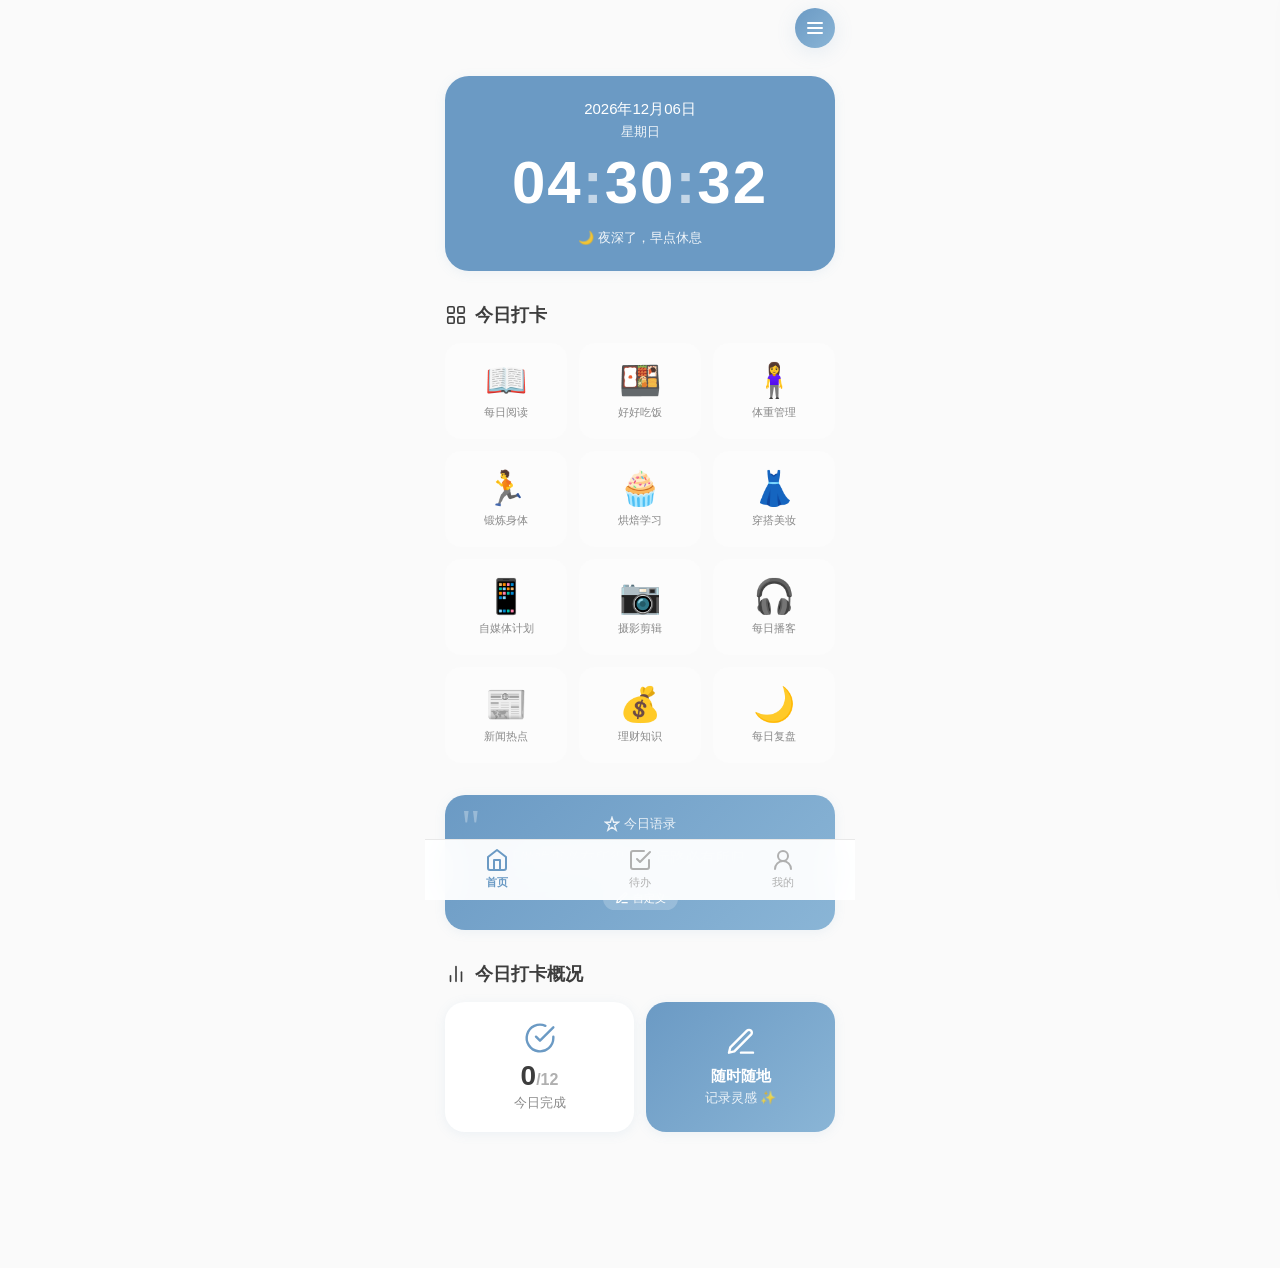
==== index.html @ e775f803 "二级页：去掉三横杠按钮，添加底部导航栏，首页按钮触发抽屉，待办/我的跳转首页对应tab" ====
<!DOCTYPE html>
<html lang="zh-CN">
<head>
<meta charset="UTF-8">
<meta name="viewport" content="width=device-width, initial-scale=1.0, maximum-scale=1.0, user-scalable=no">

<!-- PWA 核心配置 -->
<meta name="theme-color" content="#6B9AC4">
<meta name="application-name" content="每日打卡">
<meta name="description" content="治愈系自律打卡工具，记录每天的成长与进步">
<link rel="manifest" href="manifest.json">

<!-- iOS Safari PWA 支持 -->
<meta name="apple-mobile-web-app-capable" content="yes">
<meta name="apple-mobile-web-app-status-bar-style" content="default">
<meta name="apple-mobile-web-app-title" content="每日打卡">
<link rel="apple-touch-icon" href="icons/apple-touch-icon.png">
<link rel="apple-touch-icon" sizes="167x167" href="icons/icon-192.png">
<link rel="apple-touch-icon" sizes="180x180" href="icons/apple-touch-icon.png">

<!-- Favicon -->
<link rel="icon" type="image/png" href="icons/favicon-32.png">
<link rel="shortcut icon" href="icons/favicon-32.png">

<title>每日打卡 · 自律成长工作台</title>
<style>
/* ============================================
   全局设计规范 Design System
   ============================================ */
:root {
  /* 主色体系 - 奶油白 × 柔和蓝灰 × 砖红点缀（手绘温馨风） */
  --color-primary: #6B9AC4;        /* 柔和蓝灰：按钮、选中态、完成标识、高亮文字、进度条 */
  --color-primary-light: #EBF2F8;  /* 淡蓝灰：卡片背景、输入框选中底色、页面大面积铺垫 */
  --color-primary-dark: #3D3D3D;   /* 炭灰：小标题强调、图标描边、分割线 */
  --color-accent: #D45555;         /* 砖红：点缀色、打卡完成、装饰强调 */

  /* 主色渐变 */
  --gradient-primary: linear-gradient(135deg, #6B9AC4 0%, #8AB5D6 100%);
  --gradient-card: linear-gradient(135deg, #EBF2F8 0%, #FAFAFA 100%);

  /* 中性色系 */
  --color-white: #FFFFFF;
  --color-bg: #FAFAFA;             /* 页面全局奶油白底 */
  --color-text-primary: #3D3D3D;   /* 炭灰主文字 */
  --color-text-secondary: #8A8A8A;  /* 灰色辅文字 */
  --color-text-hint: #B0B0B0;      /* 提示文字 */
  --color-border: #E8E8E8;         /* 纤细分割线 */
  --color-card-shadow: rgba(107, 154, 196, 0.10);

  /* 状态色 */
  --color-checked-bg: #EBF2F8;     /* 已打卡卡片底色 */
  --color-checked-accent: #6B9AC4; /* 已打卡点缀色 */
  --color-unchecked-bg: #FCFCFC;   /* 未打卡卡片底色 */

  /* 圆角规范 */
  --radius-xs: 8px;
  --radius-sm: 12px;
  --radius-md: 16px;
  --radius-lg: 20px;
  --radius-xl: 24px;
  --radius-full: 50%;

  /* 间距规范 */
  --space-xs: 4px;
  --space-sm: 8px;
  --space-md: 12px;
  --space-lg: 16px;
  --space-xl: 20px;
  --space-xxl: 24px;

  /* 字体规范 */
  --font-family: -apple-system, BlinkMacSystemFont, 'PingFang SC', 'Noto Sans CJK SC', 'Helvetica Neue', sans-serif;
  --font-size-clock: 60px;
  --font-size-hero: 28px;
  --font-size-title: 18px;
  --font-size-body: 15px;
  --font-size-caption: 13px;
  --font-size-small: 11px;
  --font-weight-bold: 700;
  --font-weight-semibold: 600;
  --font-weight-medium: 500;
  --font-weight-regular: 400;
  --font-weight-light: 300;

  /* 阴影 */
  --shadow-card: 0 2px 12px var(--color-card-shadow);
  --shadow-float: 0 4px 20px rgba(107, 154, 196, 0.15);
}

/* ============================================
   基础重置 Reset
   ============================================ */
*, *::before, *::after {
  box-sizing: border-box;
  margin: 0;
  padding: 0;
}

html {
  font-size: 16px;
  -webkit-font-smoothing: antialiased;
  -moz-osx-font-smoothing: grayscale;
}

body {
  font-family: var(--font-family);
  background-color: var(--color-bg);
  color: var(--color-text-primary);
  min-height: 100vh;
  overflow-x: hidden;
  max-width: 430px;
  margin: 0 auto;
  position: relative;
}

/* ============================================
   页面容器 Page Container
   ============================================ */
.page {
  padding-bottom: 40px;
  min-height: 100vh;
}

/* ============================================
   顶部通栏导航区 Top Navigation Bar
   ============================================ */
.top-nav {
  display: flex;
  justify-content: space-between;
  align-items: center;
  padding: var(--space-lg) var(--space-xl);
  height: 56px;
  position: sticky;
  top: 0;
  z-index: 100;
  background: var(--color-bg);
}

.top-nav .nav-left {
  width: 40px;
}

.top-nav .nav-right {
  width: 40px;
  height: 40px;
  border-radius: var(--radius-full);
  background: var(--gradient-primary);
  display: flex;
  align-items: center;
  justify-content: center;
  cursor: pointer;
  box-shadow: var(--shadow-float);
  transition: transform 0.2s ease;
  border: none;
  outline: none;
}

.top-nav .nav-right:active {
  transform: scale(0.92);
}

.hamburger-icon {
  display: flex;
  flex-direction: column;
  align-items: center;
  gap: 3px;
}

.hamburger-icon span {
  display: block;
  width: 16px;
  height: 2px;
  background: var(--color-white);
  border-radius: 1px;
}

/* ============================================
   实时时钟卡片 Real-time Clock Card
   ============================================ */
.clock-section {
  padding: var(--space-xl) var(--space-xl) var(--space-lg);
}

.clock-card {
  background: #6B9AC4;
  border-radius: var(--radius-xl);
  padding: var(--space-xxl) var(--space-xl);
  text-align: center;
  box-shadow: var(--shadow-card);
}

.clock-date {
  font-size: var(--font-size-body);
  font-weight: var(--font-weight-medium);
  color: #FFFFFF;
  margin-bottom: var(--space-xs);
}

.clock-day {
  font-size: var(--font-size-caption);
  color: #FFFFFF;
  font-weight: var(--font-weight-medium);
  margin-bottom: var(--space-md);
  opacity: 0.9;
}

.clock-time {
  font-size: var(--font-size-clock);
  font-weight: var(--font-weight-bold);
  color: #FFFFFF;
  letter-spacing: 2px;
  line-height: 1;
  margin-bottom: var(--space-lg);
  font-variant-numeric: tabular-nums;
}

.clock-time .colon {
  opacity: 0.6;
  animation: blink 1s ease-in-out infinite;
}

@keyframes blink {
  0%, 100% { opacity: 0.6; }
  50% { opacity: 0.2; }
}

.clock-greeting {
  font-size: var(--font-size-caption);
  color: #FFFFFF;
  opacity: 0.9;
}

/* ============================================
   12功能宫格区域 12-Item Grid
   ============================================ */
.grid-section {
  padding: var(--space-lg) var(--space-xl);
}

.section-title {
  font-size: var(--font-size-title);
  font-weight: var(--font-weight-semibold);
  color: var(--color-text-primary);
  margin-bottom: var(--space-lg);
  display: flex;
  align-items: center;
  gap: var(--space-sm);
}

.section-title .title-icon {
  width: 22px;
  height: 22px;
  color: var(--color-primary-dark);
}

.grid-container {
  display: grid;
  grid-template-columns: repeat(3, 1fr);
  gap: var(--space-md);
}

.grid-item {
  background: var(--color-unchecked-bg);
  border-radius: var(--radius-md);
  padding: var(--space-lg) var(--space-sm);
  display: flex;
  flex-direction: column;
  align-items: center;
  justify-content: center;
  gap: var(--space-sm);
  cursor: pointer;
  transition: all 0.25s ease;
  position: relative;
  border: 1.5px solid transparent;
  min-height: 96px;
  text-decoration: none;
}

.grid-item:active {
  transform: scale(0.96);
}


/* 宫格图标（emoji风格） */
.grid-icon {
  font-size: 34px;
  line-height: 1;
  transition: all 0.25s ease;
}

/* 宫格文字 */
.grid-label {
  font-size: var(--font-size-small);
  font-weight: var(--font-weight-medium);
  color: var(--color-text-secondary);
  white-space: nowrap;
  transition: color 0.25s ease;
}

/* ============================================
   每日语录卡片 Daily Quote Card
   ============================================ */
.quote-section {
  padding: var(--space-lg) var(--space-xl);
}

.quote-card {
  background: var(--gradient-primary);
  border-radius: var(--radius-lg);
  padding: var(--space-xl) var(--space-xxl);
  text-align: center;
  box-shadow: var(--shadow-card);
  position: relative;
  overflow: hidden;
}

.quote-card::before {
  content: '"';
  position: absolute;
  top: 8px;
  left: 16px;
  font-size: 48px;
  color: rgba(255,255,255,0.3);
  font-family: Georgia, serif;
  line-height: 1;
}

.quote-label {
  font-size: var(--font-size-caption);
  font-weight: var(--font-weight-medium);
  color: rgba(255,255,255,0.85);
  margin-bottom: var(--space-md);
  display: flex;
  align-items: center;
  justify-content: center;
  gap: var(--space-xs);
}

.quote-text {
  font-size: var(--font-size-body);
  font-weight: var(--font-weight-regular);
  color: var(--color-white);
  line-height: 1.7;
  margin-bottom: var(--space-lg);
  position: relative;
  z-index: 1;
}

.quote-refresh {
  display: inline-flex;
  align-items: center;
  gap: var(--space-xs);
  padding: var(--space-xs) var(--space-md);
  background: rgba(255,255,255,0.2);
  border-radius: 20px;
  border: none;
  color: var(--color-white);
  font-size: var(--font-size-small);
  font-family: var(--font-family);
  cursor: pointer;
  transition: background 0.2s;
}

.quote-refresh:active {
  background: rgba(255,255,255,0.35);
}

/* ============================================
   全局数据统计卡片 Statistics Dashboard (2×2)
   ============================================ */
.stats-section {
  padding: var(--space-lg) var(--space-xl);
}

.stats-grid {
  display: grid;
  grid-template-columns: repeat(2, 1fr);
  gap: var(--space-md);
}

.stat-card {
  background: var(--color-white);
  border-radius: var(--radius-lg);
  padding: var(--space-xl) var(--space-lg);
  text-align: center;
  box-shadow: var(--shadow-card);
  transition: transform 0.2s ease;
}

.stat-card:active {
  transform: scale(0.97);
}

.stat-icon {
  width: 32px;
  height: 32px;
  margin: 0 auto var(--space-sm);
  color: var(--color-primary);
}

.stat-number {
  font-size: var(--font-size-hero);
  font-weight: var(--font-weight-bold);
  color: var(--color-primary-dark);
  font-variant-numeric: tabular-nums;
  line-height: 1;
  margin-bottom: var(--space-xs);
  transition: all 0.3s ease;
}

.stat-label {
  font-size: var(--font-size-caption);
  color: var(--color-text-secondary);
  font-weight: var(--font-weight-regular);
}

/* 数字滚动动画 */
@keyframes countUp {
  from { transform: translateY(100%); opacity: 0; }
  to { transform: translateY(0); opacity: 1; }
}

.stat-number.animate {
  animation: countUp 0.5s cubic-bezier(0.34, 1.56, 0.64, 1);
}

/* 灵感记录入口卡 Inspiration Card */
.inspiration-card {
  background: var(--gradient-primary);
  border-radius: var(--radius-lg);
  padding: var(--space-xl) var(--space-lg);
  display: flex;
  flex-direction: column;
  align-items: center;
  justify-content: center;
  text-align: center;
  box-shadow: var(--shadow-card);
  cursor: pointer;
  transition: transform 0.2s ease;
  min-height: 110px;
}

.inspiration-card:active {
  transform: scale(0.97);
}

.inspiration-icon {
  width: 32px;
  height: 32px;
  color: var(--color-white);
  margin-bottom: var(--space-sm);
}

.inspiration-title {
  font-size: var(--font-size-body);
  font-weight: var(--font-weight-bold);
  color: var(--color-white);
  line-height: 1.3;
}

.inspiration-subtitle {
  font-size: var(--font-size-caption);
  color: rgba(255,255,255,0.85);
  margin-top: var(--space-xs);
}

/* ============================================
   右侧滑出侧边抽屉 Right Drawer
   ============================================ */
.drawer-overlay {
  position: fixed;
  top: 0;
  left: 0;
  right: 0;
  bottom: 0;
  background: rgba(0, 0, 0, 0.3);
  z-index: 200;
  opacity: 0;
  visibility: hidden;
  transition: all 0.35s ease;
}

.drawer-overlay.open {
  opacity: 1;
  visibility: visible;
}

.drawer {
  position: fixed;
  top: 0;
  right: -300px;
  width: 280px;
  height: 100%;
  background: var(--color-white);
  z-index: 201;
  transition: right 0.35s cubic-bezier(0.32, 0.72, 0, 1);
  display: flex;
  flex-direction: column;
  box-shadow: -4px 0 24px rgba(0,0,0,0.08);
}

.drawer.open {
  right: 0;
}

/* 抽屉头部 */
.drawer-header {
  padding: var(--space-xxl) var(--space-xl) var(--space-lg);
  border-bottom: 1px solid var(--color-border);
}

.drawer-avatar {
  width: 56px;
  height: 56px;
  border-radius: var(--radius-full);
  background: var(--gradient-primary);
  display: flex;
  align-items: center;
  justify-content: center;
  margin-bottom: var(--space-md);
}

.drawer-avatar svg {
  width: 28px;
  height: 28px;
  color: var(--color-white);
}

.drawer-title {
  font-size: var(--font-size-title);
  font-weight: var(--font-weight-bold);
  color: var(--color-primary-dark);
  margin-bottom: var(--space-xs);
}

.drawer-subtitle {
  font-size: var(--font-size-caption);
  color: var(--color-text-hint);
}

/* 抽屉菜单列表 */
.drawer-menu {
  flex: 1;
  overflow-y: auto;
  padding: var(--space-md) 0;
}

.drawer-menu-item {
  display: flex;
  align-items: center;
  gap: var(--space-md);
  padding: var(--space-md) var(--space-xl);
  cursor: pointer;
  transition: background 0.2s;
  text-decoration: none;
  color: var(--color-text-primary);
  font-size: var(--font-size-body);
  font-weight: var(--font-weight-regular);
}

.drawer-menu-item:active {
  background: var(--color-primary-light);
}

.drawer-menu-item.active {
  background: var(--color-primary-light);
  color: var(--color-primary-dark);
  font-weight: var(--font-weight-semibold);
}

.drawer-menu-item .menu-icon {
  font-size: 22px;
  line-height: 1;
  flex-shrink: 0;
  width: 28px;
  text-align: center;
}

.drawer-menu-item.active .menu-icon {
  filter: drop-shadow(0 0 0 transparent);
}

/* 抽屉底部 */
.drawer-footer {
  padding: var(--space-lg) var(--space-xl);
  padding-bottom: calc(var(--space-xl) + env(safe-area-inset-bottom, 20px));
  border-top: 1px solid var(--color-border);
}

.drawer-reset-btn {
  width: 100%;
  padding: var(--space-md);
  border-radius: var(--radius-sm);
  background: var(--color-primary-light);
  border: 1.5px solid var(--color-primary);
  color: var(--color-primary-dark);
  font-size: var(--font-size-caption);
  font-weight: var(--font-weight-medium);
  font-family: var(--font-family);
  cursor: pointer;
  display: flex;
  align-items: center;
  justify-content: center;
  gap: var(--space-xs);
  transition: all 0.2s;
}

.drawer-reset-btn:active {
  background: var(--color-primary);
  color: var(--color-white);
}

/* ============================================
   底部留白 Bottom Spacer
   ============================================ */
.bottom-spacer {
  height: 80px;
}

/* ============================================
   底部导航栏 Bottom Tab Bar
   ============================================ */
.bottom-nav {
  position: fixed;
  bottom: 0; left: 50%;
  transform: translateX(-50%);
  width: 100%; max-width: 430px;
  display: flex; align-items: stretch;
  background: rgba(255, 255, 255, 0.95);
  backdrop-filter: blur(16px);
  -webkit-backdrop-filter: blur(16px);
  border-top: 1px solid var(--color-border);
  z-index: 200;
  padding-bottom: env(safe-area-inset-bottom, 0);
}
.nav-tab {
  flex: 1;
  display: flex; flex-direction: column;
  align-items: center; justify-content: center;
  gap: 3px;
  padding: 8px 0 10px;
  cursor: pointer;
  background: none; border: none;
  transition: all 0.2s;
  font-family: inherit;
}
.nav-tab:active { transform: scale(0.92); }
.nav-tab svg { width: 24px; height: 24px; color: var(--color-text-hint); transition: color 0.2s; }
.nav-tab .nav-tab-label { font-size: 11px; color: var(--color-text-hint); font-weight: 500; transition: color 0.2s; }
.nav-tab.active svg { color: var(--color-primary); }
.nav-tab.active .nav-tab-label { color: var(--color-primary); font-weight: 600; }

/* Tab页面容器 */
.tab-page { display: none; }
.tab-page.active { display: block; }

/* 待办 & 我的 占位样式 */
.placeholder-section {
  display: flex; flex-direction: column;
  align-items: center; justify-content: center;
  padding: 80px 24px 40px;
  text-align: center;
}
.placeholder-icon {
  width: 72px; height: 72px; border-radius: 20px;
  background: var(--color-primary-light);
  display: flex; align-items: center; justify-content: center;
  margin-bottom: 20px;
}
.placeholder-icon svg { width: 36px; height: 36px; color: var(--color-primary); }
.placeholder-title { font-size: 18px; font-weight: 700; color: var(--color-text-primary); margin-bottom: 8px; }
.placeholder-desc { font-size: 14px; color: var(--color-text-hint); line-height: 1.6; max-width: 240px; }

/* ============================================
   通用工具类 Utility
   ============================================ */
.hidden {
  display: none !important;
}

/* 轻提示 Toast */
.toast {
  position: fixed;
  top: 50%;
  left: 50%;
  transform: translate(-50%, -50%) scale(0.8);
  background: rgba(45, 52, 54, 0.88);
  color: #fff;
  padding: 14px 22px;
  border-radius: var(--radius-sm);
  font-size: var(--font-size-caption);
  z-index: 999;
  opacity: 0;
  visibility: hidden;
  transition: all 0.3s cubic-bezier(0.34, 1.56, 0.64, 1);
  text-align: center;
  max-width: 240px;
  line-height: 1.5;
  backdrop-filter: blur(8px);
}

.toast.show {
  opacity: 1;
  visibility: visible;
  transform: translate(-50%, -50%) scale(1);
}

.toast .toast-icon {
  font-size: 28px;
  margin-bottom: 6px;
}

/* ============================================
   自定义语录底部面板 Custom Quote Sheet
   ============================================ */
.sheet-overlay {
  position: fixed;
  top: 0;
  left: 0;
  right: 0;
  bottom: 0;
  background: rgba(0, 0, 0, 0.35);
  z-index: 300;
  opacity: 0;
  visibility: hidden;
  transition: all 0.3s ease;
}

.sheet-overlay.open {
  opacity: 1;
  visibility: visible;
}

.sheet {
  position: fixed;
  bottom: -100%;
  left: 50%;
  transform: translateX(-50%);
  width: 100%;
  max-width: 430px;
  max-height: 75vh;
  background: var(--color-white);
  border-radius: var(--radius-xl) var(--radius-xl) 0 0;
  z-index: 301;
  transition: bottom 0.35s cubic-bezier(0.32, 0.72, 0, 1);
  display: flex;
  flex-direction: column;
  padding-bottom: env(safe-area-inset-bottom, 20px);
}

.sheet.open {
  bottom: 0;
}

.sheet-handle {
  width: 40px;
  height: 4px;
  background: var(--color-border);
  border-radius: 2px;
  margin: var(--space-md) auto var(--space-sm);
  flex-shrink: 0;
}

.sheet-header {
  display: flex;
  align-items: center;
  justify-content: space-between;
  padding: var(--space-sm) var(--space-xl) var(--space-md);
  flex-shrink: 0;
}

.sheet-title {
  font-size: var(--font-size-title);
  font-weight: var(--font-weight-semibold);
  color: var(--color-text-primary);
}

.sheet-close {
  width: 30px;
  height: 30px;
  border-radius: var(--radius-full);
  background: var(--color-primary-light);
  border: none;
  display: flex;
  align-items: center;
  justify-content: center;
  cursor: pointer;
  color: var(--color-text-secondary);
}

.sheet-close svg {
  width: 16px;
  height: 16px;
}

/* 输入区 */
.sheet-input-row {
  display: flex;
  gap: var(--space-sm);
  padding: 0 var(--space-xl) var(--space-md);
  flex-shrink: 0;
}

.sheet-input {
  flex: 1;
  padding: var(--space-md);
  border: 1.5px solid var(--color-border);
  border-radius: var(--radius-sm);
  font-size: var(--font-size-body);
  font-family: var(--font-family);
  color: var(--color-text-primary);
  background: var(--color-bg);
  outline: none;
  transition: border 0.2s;
}

.sheet-input:focus {
  border-color: var(--color-primary);
  background: var(--color-white);
}

.sheet-input::placeholder {
  color: var(--color-text-hint);
}

.sheet-add-btn {
  padding: 0 var(--space-lg);
  border-radius: var(--radius-sm);
  background: var(--gradient-primary);
  border: none;
  color: var(--color-white);
  font-size: var(--font-size-caption);
  font-weight: var(--font-weight-medium);
  font-family: var(--font-family);
  cursor: pointer;
  white-space: nowrap;
  display: flex;
  align-items: center;
  gap: var(--space-xs);
}

.sheet-add-btn:active {
  transform: scale(0.95);
}

/* 语录列表 */
.sheet-list {
  flex: 1;
  overflow-y: auto;
  padding: 0 var(--space-xl) var(--space-lg);
  -webkit-overflow-scrolling: touch;
}

.sheet-list-title {
  font-size: var(--font-size-caption);
  font-weight: var(--font-weight-semibold);
  color: var(--color-text-secondary);
  margin-bottom: var(--space-sm);
  display: flex;
  align-items: center;
  justify-content: space-between;
}

.sheet-quote-item {
  display: flex;
  align-items: center;
  gap: var(--space-md);
  padding: var(--space-md);
  border-radius: var(--radius-sm);
  margin-bottom: var(--space-sm);
  cursor: pointer;
  transition: background 0.2s;
  border: 1.5px solid transparent;
}

.sheet-quote-item:active {
  background: var(--color-primary-light);
}

.sheet-quote-item.selected {
  background: var(--color-primary-light);
  border-color: var(--color-primary);
}

.sheet-quote-text {
  flex: 1;
  font-size: var(--font-size-body);
  color: var(--color-text-primary);
  line-height: 1.5;
}

.sheet-quote-item.selected .sheet-quote-text {
  color: var(--color-primary-dark);
  font-weight: var(--font-weight-medium);
}

.sheet-quote-check {
  width: 20px;
  height: 20px;
  border-radius: var(--radius-full);
  border: 1.5px solid var(--color-border);
  display: flex;
  align-items: center;
  justify-content: center;
  flex-shrink: 0;
}

.sheet-quote-item.selected .sheet-quote-check {
  background: var(--color-primary);
  border-color: var(--color-primary);
}

.sheet-quote-check svg {
  width: 12px;
  height: 12px;
  opacity: 0;
}

.sheet-quote-item.selected .sheet-quote-check svg {
  opacity: 1;
}

/* 删除按钮 */
.sheet-quote-delete {
  width: 24px;
  height: 24px;
  border: none;
  background: transparent;
  color: var(--color-text-hint);
  cursor: pointer;
  display: flex;
  align-items: center;
  justify-content: center;
  flex-shrink: 0;
}

.sheet-quote-delete:active {
  color: #e88;
}

.sheet-quote-delete svg {
  width: 15px;
  height: 15px;
}
</style>
</head>

<body>

<!-- ============================================
     页面主体 Main Page
     ============================================ -->
<div class="page" id="homePage">

  <!-- ===== Tab: 首页 ===== -->
  <div class="tab-page active" id="tab-home">

  <!-- 顶部导航栏 -->
  <div class="top-nav">
    <div class="nav-left"></div>
    <button class="nav-right" onclick="toggleDrawer()" aria-label="打开菜单">
      <div class="hamburger-icon">
        <span></span><span></span><span></span>
      </div>
    </button>
  </div>

  <!-- 实时时钟卡片 -->
  <div class="clock-section">
    <div class="clock-card">
      <div class="clock-date" id="clockDate"></div>
      <div class="clock-day" id="clockDay"></div>
      <div class="clock-time" id="clockTime"></div>
      <div class="clock-greeting" id="clockGreeting"></div>
    </div>
  </div>

  <!-- 12功能宫格区域 -->
  <div class="grid-section">
    <div class="section-title">
      <svg class="title-icon" viewBox="0 0 24 24" fill="none" stroke="currentColor" stroke-width="1.8" stroke-linecap="round" stroke-linejoin="round">
        <rect x="3" y="3" width="7" height="7" rx="1.5"/>
        <rect x="14" y="3" width="7" height="7" rx="1.5"/>
        <rect x="3" y="14" width="7" height="7" rx="1.5"/>
        <rect x="14" y="14" width="7" height="7" rx="1.5"/>
      </svg>
      今日打卡
    </div>
    <div class="grid-container" id="gridContainer">
      <!-- JS动态渲染 -->
    </div>
  </div>

  <!-- 每日语录卡片 -->
  <div class="quote-section">
    <div class="quote-card">
      <div class="quote-label">
        <svg width="16" height="16" viewBox="0 0 24 24" fill="none" stroke="currentColor" stroke-width="2" stroke-linecap="round"><path d="M12 2l2.4 7.4H22l-6.2 4.5 2.4 7.4L12 16.8l-6.2 4.5 2.4-7.4L2 9.4h7.6z"/></svg>
        今日语录
      </div>
      <div class="quote-text" id="quoteText"></div>
      <button class="quote-refresh" id="customizeQuoteBtn">
        <svg width="14" height="14" viewBox="0 0 24 24" fill="none" stroke="currentColor" stroke-width="2" stroke-linecap="round" stroke-linejoin="round"><path d="M12 20h9"/><path d="M16.5 3.5a2.121 2.121 0 013 3L7 19l-4 1 1-4L16.5 3.5z"/></svg>
        自定义
      </button>
    </div>
  </div>

  <!-- 自定义语录底部面板 -->
  <div class="sheet-overlay" id="quoteSheetOverlay"></div>
  <div class="sheet" id="quoteSheet">
    <div class="sheet-handle"></div>
    <div class="sheet-header">
      <div class="sheet-title">自定义语录</div>
      <button class="sheet-close" id="quoteSheetClose">
        <svg viewBox="0 0 24 24" fill="none" stroke="currentColor" stroke-width="2" stroke-linecap="round" stroke-linejoin="round"><line x1="18" y1="6" x2="6" y2="18"/><line x1="6" y1="6" x2="18" y2="18"/></svg>
      </button>
    </div>
    <div class="sheet-input-row">
      <input type="text" class="sheet-input" id="quoteInput" placeholder="输入你喜欢的语录..." maxlength="60">
      <button class="sheet-add-btn" id="quoteAddBtn">
        <svg width="14" height="14" viewBox="0 0 24 24" fill="none" stroke="currentColor" stroke-width="2" stroke-linecap="round"><line x1="12" y1="5" x2="12" y2="19"/><line x1="5" y1="12" x2="19" y2="12"/></svg>
        添加
      </button>
    </div>
    <div class="sheet-list">
      <div class="sheet-list-title">
        <span>我的语录库</span>
        <span id="quoteListCount" style="font-weight:400;color:var(--color-text-hint)"></span>
      </div>
      <div id="quoteListContainer"></div>
    </div>
  </div>

  <!-- 全局数据统计卡片 2×2 -->
  <div class="stats-section">
    <div class="section-title">
      <svg class="title-icon" viewBox="0 0 24 24" fill="none" stroke="currentColor" stroke-width="1.8" stroke-linecap="round" stroke-linejoin="round">
        <path d="M18 20V10"/><path d="M12 20V4"/><path d="M6 20v-6"/>
      </svg>
      今日打卡概况
    </div>
    <div class="stats-grid">
      <!-- 今日完成 -->
      <div class="stat-card">
        <div class="stat-icon">
          <svg viewBox="0 0 24 24" fill="none" stroke="currentColor" stroke-width="1.8" stroke-linecap="round" stroke-linejoin="round"><path d="M22 11.08V12a10 10 0 11-5.93-9.14"/><polyline points="22 4 12 14.01 9 11.01"/></svg>
        </div>
        <div class="stat-number" id="statToday">0<span style="font-size:16px;color:var(--color-text-hint)">/12</span></div>
        <div class="stat-label">今日完成</div>
      </div>
      <!-- 随时随地 记录灵感 -->
      <div class="inspiration-card" id="inspirationCard">
        <div class="inspiration-icon">
          <svg viewBox="0 0 24 24" fill="none" stroke="currentColor" stroke-width="1.8" stroke-linecap="round" stroke-linejoin="round"><path d="M12 20h9"/><path d="M16.5 3.5a2.121 2.121 0 013 3L7 19l-4 1 1-4L16.5 3.5z"/></svg>
        </div>
        <div class="inspiration-title">随时随地</div>
        <div class="inspiration-subtitle">记录灵感 ✨</div>
      </div>
    </div>
  </div>

  <!-- 底部留白 -->
  <div class="bottom-spacer"></div>

  </div><!-- /tab-home -->

  <!-- ===== Tab: 待办 ===== -->
  <div class="tab-page" id="tab-todo">
    <div class="placeholder-section">
      <div class="placeholder-icon">
        <svg viewBox="0 0 24 24" fill="none" stroke="currentColor" stroke-width="1.8" stroke-linecap="round" stroke-linejoin="round"><path d="M9 11l3 3L22 4"/><path d="M21 12v7a2 2 0 01-2 2H5a2 2 0 01-2-2V5a2 2 0 012-2h11"/></svg>
      </div>
      <div class="placeholder-title">待办事项</div>
      <div class="placeholder-desc">这里将展示你的待办任务清单，后续可添加任务管理和提醒功能。</div>
    </div>
  </div>

  <!-- ===== Tab: 我的 ===== -->
  <div class="tab-page" id="tab-mine">
    <div class="placeholder-section">
      <div class="placeholder-icon">
        <svg viewBox="0 0 24 24" fill="none" stroke="currentColor" stroke-width="1.8" stroke-linecap="round" stroke-linejoin="round"><circle cx="12" cy="8" r="5"/><path d="M20 21a8 8 0 10-16 0"/></svg>
      </div>
      <div class="placeholder-title">我的</div>
      <div class="placeholder-desc">这里将展示个人信息、打卡统计、设置等，后续可完善个人中心功能。</div>
    </div>
  </div>

</div><!-- /page -->

<!-- ===== 底部导航栏 ===== -->
<div class="bottom-nav">
  <button class="nav-tab active" data-tab="home" type="button">
    <svg viewBox="0 0 24 24" fill="none" stroke="currentColor" stroke-width="2" stroke-linecap="round" stroke-linejoin="round"><path d="M3 9l9-7 9 7v11a2 2 0 01-2 2H5a2 2 0 01-2-2z"/><polyline points="9 22 9 12 15 12 15 22"/></svg>
    <span class="nav-tab-label">首页</span>
  </button>
  <button class="nav-tab" data-tab="todo" type="button">
    <svg viewBox="0 0 24 24" fill="none" stroke="currentColor" stroke-width="2" stroke-linecap="round" stroke-linejoin="round"><path d="M9 11l3 3L22 4"/><path d="M21 12v7a2 2 0 01-2 2H5a2 2 0 01-2-2V5a2 2 0 012-2h11"/></svg>
    <span class="nav-tab-label">待办</span>
  </button>
  <button class="nav-tab" data-tab="mine" type="button">
    <svg viewBox="0 0 24 24" fill="none" stroke="currentColor" stroke-width="2" stroke-linecap="round" stroke-linejoin="round"><circle cx="12" cy="8" r="5"/><path d="M20 21a8 8 0 10-16 0"/></svg>
    <span class="nav-tab-label">我的</span>
  </button>
</div>

<!-- ============================================
     右侧滑出抽屉 Right Side Drawer
     ============================================ -->
<div class="drawer-overlay" id="drawerOverlay" onclick="toggleDrawer()"></div>
<div class="drawer" id="drawer">
  <div class="drawer-header">
    <div class="drawer-avatar">
      <svg viewBox="0 0 24 24" fill="none" stroke="currentColor" stroke-width="2" stroke-linecap="round" stroke-linejoin="round"><circle cx="12" cy="8" r="5"/><path d="M20 21a8 8 0 10-16 0"/></svg>
    </div>
    <div class="drawer-title">每日打卡工作台</div>
    <div class="drawer-subtitle">每天进步一点点 ✨</div>
  </div>
  <div class="drawer-menu" id="drawerMenu">
    <!-- JS动态渲染 -->
  </div>
  <div class="drawer-footer">
    <button class="drawer-reset-btn" onclick="resetToday()">
      <svg width="16" height="16" viewBox="0 0 24 24" fill="none" stroke="currentColor" stroke-width="2" stroke-linecap="round" stroke-linejoin="round"><polyline points="23 4 23 10 17 10"/><polyline points="1 20 1 14 7 14"/><path d="M3.51 9a9 9 0 0114.85-3.36L23 10M1 14l4.64 4.36A9 9 0 0020.49 15"/></svg>
      每日重置
    </button>
  </div>
</div>

<!-- ============================================
     JavaScript 逻辑
     ============================================ -->
<script>
// ============================================
// 数据模型 Data Model（模拟后台统一存储）
// ============================================
const APP_DATA = {
  checkedItems: new Set(),       // 当日已完成打卡项ID集合
  streakDays: 0,                 // 连续打卡天数
  totalRecords: 0,               // 累计记录数
  usedDays: 1,                   // 使用天数
  lastCheckDate: null            // 上次打卡日期
};

// ============================================
// 12个功能入口定义
// ============================================
const GRID_ITEMS = [
  { id: 1,  name: '每日阅读', page: 'detail-reading.html' },
  { id: 2,  name: '好好吃饭', page: 'detail-eating.html' },
  { id: 3,  name: '体重管理', page: 'detail-weight.html' },
  { id: 4,  name: '锻炼身体', page: 'detail-exercise.html' },
  { id: 5,  name: '烘焙学习', page: 'detail-baking.html' },
  { id: 6,  name: '穿搭美妆', page: 'detail-fashion.html' },
  { id: 7,  name: '自媒体计划', page: 'detail-media.html' },
  { id: 8,  name: '摄影剪辑', page: 'detail-photo.html' },
  { id: 9,  name: '每日播客', page: 'detail-podcast.html' },
  { id: 10, name: '新闻热点', page: 'detail-news.html' },
  { id: 11, name: '理财知识', page: 'detail-finance.html' },
  { id: 12, name: '每日复盘', page: 'detail-review.html' }
];

// 简约线性图标SVG（24×24 viewBox，统一stroke风格）
// 飞书emoji风格图标（每个功能配贴合主题的彩色表情）
const ICONS = {
  '每日阅读': '📖',
  '好好吃饭': '🍱',
  '体重管理': '🧍‍♀️',
  '锻炼身体': '🏃',
  '烘焙学习': '🧁',
  '穿搭美妆': '👗',
  '自媒体计划': '📱',
  '摄影剪辑': '📷',
  '每日播客': '🎧',
  '新闻热点': '📰',
  '理财知识': '💰',
  '每日复盘': '🌙'
};

// ============================================
// 语录数据（自定义语录库）
// ============================================
const DEFAULT_QUOTES = [
  '做难事必有所得，走远路必有所归。',
  '温柔且坚定地，做好每一件小事。',
  '慢慢来，比较快。',
  '每一次坚持，都是未来的伏笔。',
  '今天比昨天好一点点，就够了。',
  '不急不躁，自有光芒。',
  '把每一天当作新的开始。',
  '自律即自由，行动即答案。',
  '星光不问赶路人，时光不负有心人。',
  '你只管努力，时间会给你答案。'
];
// 自定义语录库 = 默认语录 + 用户添加
let customQuotes = [...DEFAULT_QUOTES];
let selectedQuoteIndex = 0;

// 应用语录到首页卡片
function applyQuote(index) {
  selectedQuoteIndex = index;
  const el = document.getElementById('quoteText');
  el.style.opacity = '0';
  el.style.transform = 'translateY(8px)';
  el.style.transition = 'all 0.3s ease';
  setTimeout(() => {
    el.textContent = `「${customQuotes[index]}」`;
    el.style.opacity = '1';
    el.style.transform = 'translateY(0)';
  }, 200);
}

// 打开自定义语录面板
function openQuoteSheet() {
  document.getElementById('quoteSheetOverlay').classList.add('open');
  document.getElementById('quoteSheet').classList.add('open');
  document.body.style.overflow = 'hidden';
  renderQuoteList();
}

// 关闭自定义语录面板
function closeQuoteSheet() {
  document.getElementById('quoteSheetOverlay').classList.remove('open');
  document.getElementById('quoteSheet').classList.remove('open');
  document.body.style.overflow = '';
}

// 渲染语录库列表
function renderQuoteList() {
  const container = document.getElementById('quoteListContainer');
  document.getElementById('quoteListCount').textContent = `共 ${customQuotes.length} 条`;
  container.innerHTML = '';
  customQuotes.forEach((quote, index) => {
    const isSelected = index === selectedQuoteIndex;
    const isCustom = index >= DEFAULT_QUOTES.length;
    const div = document.createElement('div');
    div.className = `sheet-quote-item ${isSelected ? 'selected' : ''}`;
    div.innerHTML = `
      <div class="sheet-quote-check">
        <svg viewBox="0 0 24 24" fill="none" stroke="white" stroke-width="3" stroke-linecap="round" stroke-linejoin="round"><polyline points="20 6 9 17 4 12"/></svg>
      </div>
      <div class="sheet-quote-text">${escapeQuoteHtml(quote)}</div>
      ${isCustom ? `<button class="sheet-quote-delete" data-index="${index}">
        <svg viewBox="0 0 24 24" fill="none" stroke="currentColor" stroke-width="2" stroke-linecap="round" stroke-linejoin="round"><path d="M3 6h18"/><path d="M19 6v14a2 2 0 01-2 2H7a2 2 0 01-2-2V6m3 0V4a2 2 0 012-2h4a2 2 0 012 2v2"/></svg>
      </button>` : ''}
    `;
    // 点击选中
    div.addEventListener('click', function(e) {
      if (e.target.closest('.sheet-quote-delete')) return;
      applyQuote(index);
      renderQuoteList();
    });
    // 删除按钮
    const delBtn = div.querySelector('.sheet-quote-delete');
    if (delBtn) {
      delBtn.addEventListener('click', function(e) {
        e.stopPropagation();
        customQuotes.splice(index, 1);
        if (selectedQuoteIndex >= customQuotes.length) {
          selectedQuoteIndex = 0;
        }
        applyQuote(selectedQuoteIndex);
        renderQuoteList();
        showToast('已删除该语录 🗑️');
      });
    }
    container.appendChild(div);
  });
}

function escapeQuoteHtml(str) {
  return str.replace(/[&<>"']/g, m => ({'&':'&amp;','<':'&lt;','>':'&gt;','"':'&quot;',"'":'&#39;'}[m]));
}

// ============================================
// 实时时钟 Real-time Clock
// ============================================
const WEEKDAYS = ['星期日','星期一','星期二','星期三','星期四','星期五','星期六'];

function updateClock() {
  const now = new Date();
  const y = now.getFullYear();
  const m = String(now.getMonth()+1).padStart(2,'0');
  const d = String(now.getDate()).padStart(2,'0');
  const weekday = WEEKDAYS[now.getDay()];
  const h = String(now.getHours()).padStart(2,'0');
  const min = String(now.getMinutes()).padStart(2,'0');
  const sec = String(now.getSeconds()).padStart(2,'0');

  document.getElementById('clockDate').textContent = `${y}年${m}月${d}日`;
  document.getElementById('clockDay').textContent = weekday;
  document.getElementById('clockTime').innerHTML = `${h}<span class="colon">:</span>${min}<span class="colon">:</span>${sec}`;

  // 根据时段显示问候语
  const hour = now.getHours();
  let greeting = '';
  if (hour < 6) greeting = '🌙 夜深了，早点休息';
  else if (hour < 9) greeting = '🌅 早上好，新的一天开始了';
  else if (hour < 12) greeting = '☀️ 上午好，元气满满';
  else if (hour < 14) greeting = '🌞 中午好，记得好好吃饭';
  else if (hour < 18) greeting = '🌤 下午好，继续加油';
  else if (hour < 22) greeting = '🌆 晚上好，别忘了复盘';
  else greeting = '🌙 夜深了，辛苦了';
  document.getElementById('clockGreeting').textContent = greeting;
}

// ============================================
// 渲染12功能宫格 Render 12-Item Grid
// ============================================
function renderGrid() {
  const container = document.getElementById('gridContainer');
  container.innerHTML = '';

  GRID_ITEMS.forEach(item => {
    const a = document.createElement('a');
    a.className = 'grid-item';
    a.href = item.page;
    a.innerHTML = `
      <div class="grid-icon">${ICONS[item.name]}</div>
      <div class="grid-label">${item.name}</div>
    `;
    container.appendChild(a);
  });
}

// ============================================
// 渲染抽屉菜单 Render Drawer Menu
// ============================================
function renderDrawerMenu() {
  const menu = document.getElementById('drawerMenu');
  menu.innerHTML = '';

  GRID_ITEMS.forEach(item => {
    const a = document.createElement('a');
    a.className = 'drawer-menu-item';
    a.href = item.page;
    a.innerHTML = `
      <div class="menu-icon">${ICONS[item.name]}</div>
      <span>${item.name}</span>
    `;
    menu.appendChild(a);
  });
}

// ============================================
// 打卡台账（localStorage 模拟后台统一存储）
// ============================================
const CHECKIN_KEY = 'checkin_records';

// 读取当日打卡台账
function getCheckinRecords() {
  try {
    const data = JSON.parse(localStorage.getItem(CHECKIN_KEY) || '{}');
    const today = getTodayKey();
    return data[today] || [];
  } catch(e) {
    return [];
  }
}

// 获取今日日期键
function getTodayKey() {
  const now = new Date();
  return `${now.getFullYear()}-${String(now.getMonth()+1).padStart(2,'0')}-${String(now.getDate()).padStart(2,'0')}`;
}

// 更新今日完成统计
function refreshTodayCount() {
  const todayCount = getCheckinRecords().length;
  animateNumber('statToday', todayCount, '/12');
}

// 数字滚动动画
function animateNumber(elId, target, suffix) {
  const el = document.getElementById(elId);
  const current = parseInt(el.textContent) || 0;
  if (current === target) return;

  const suffixHTML = suffix ? `<span style="font-size:16px;color:var(--color-text-hint)">${suffix}</span>` : '';
  const duration = 400;
  const startTime = performance.now();
  el.classList.add('animate');

  function step(now) {
    const progress = Math.min((now - startTime) / duration, 1);
    const eased = 1 - Math.pow(1 - progress, 3);
    const value = Math.round(current + (target - current) * eased);
    el.innerHTML = value + suffixHTML;
    if (progress < 1) {
      requestAnimationFrame(step);
    } else {
      el.classList.remove('animate');
    }
  }
  requestAnimationFrame(step);
}

// ============================================
// 语录面板事件绑定（初始化时调用）
// ============================================
function initQuoteSheetEvents() {
  // 自定义按钮
  document.getElementById('customizeQuoteBtn').addEventListener('click', openQuoteSheet);
  // 关闭按钮
  document.getElementById('quoteSheetClose').addEventListener('click', closeQuoteSheet);
  // 遮罩点击关闭
  document.getElementById('quoteSheetOverlay').addEventListener('click', closeQuoteSheet);
  // 添加按钮
  document.getElementById('quoteAddBtn').addEventListener('click', addCustomQuote);
  // 回车添加
  document.getElementById('quoteInput').addEventListener('keydown', function(e) {
    if (e.key === 'Enter') addCustomQuote();
  });
}

// 添加自定义语录
function addCustomQuote() {
  const input = document.getElementById('quoteInput');
  const text = input.value.trim();
  if (!text) {
    showToast('请输入语录内容 🌿');
    return;
  }
  customQuotes.push(text);
  input.value = '';
  applyQuote(customQuotes.length - 1);
  renderQuoteList();
  showToast('语录已添加 ✨');
}

// ============================================
// 抽屉开关 Drawer Toggle
// ============================================
function toggleDrawer() {
  const overlay = document.getElementById('drawerOverlay');
  const drawer = document.getElementById('drawer');
  const isOpen = drawer.classList.contains('open');
  if (isOpen) {
    drawer.classList.remove('open');
    overlay.classList.remove('open');
    document.body.style.overflow = '';
  } else {
    drawer.classList.add('open');
    overlay.classList.add('open');
    document.body.style.overflow = 'hidden';
  }
}

// ============================================
// 每日重置 Daily Reset
// ============================================
function resetToday() {
  // 清空今日打卡台账
  const data = JSON.parse(localStorage.getItem(CHECKIN_KEY) || '{}');
  data[getTodayKey()] = [];
  localStorage.setItem(CHECKIN_KEY, JSON.stringify(data));
  refreshTodayCount();
  toggleDrawer();
  showToast('今日打卡已重置 🌿');
}
window.resetToday = resetToday;

// ============================================
// 灵感记录 Inspiration
// ============================================
function openInspiration() {
  showToast('📝 灵感记录入口，敬请期待', 1400);
}
window.openInspiration = openInspiration;

// 通用轻提示
function showToast(message, duration) {
  // 移除已有 toast
  const existed = document.getElementById('appToast');
  if (existed) existed.remove();

  const toast = document.createElement('div');
  toast.className = 'toast';
  toast.id = 'appToast';
  toast.innerHTML = message;
  document.body.appendChild(toast);

  // 触发显示
  requestAnimationFrame(() => toast.classList.add('show'));

  // 自动消失
  setTimeout(() => {
    toast.classList.remove('show');
    setTimeout(() => toast.remove(), 300);
  }, duration || 1200);
}
window.showToast = showToast;

// ============================================
// 初始化 Init
// ============================================
(function init() {
  // 启动时钟
  updateClock();
  setInterval(updateClock, 1000);

  // 渲染宫格
  renderGrid();

  // 渲染抽屉菜单
  renderDrawerMenu();

  // 初始化语录
  applyQuote(selectedQuoteIndex);
  // 初始化语录面板事件
  initQuoteSheetEvents();

  // 初始化统计（从台账读取今日打卡数）
  refreshTodayCount();

  // 灵感记录卡点击绑定
  const inspirationEl = document.getElementById('inspirationCard');
  if (inspirationEl) {
    inspirationEl.addEventListener('click', function() {
      window.location.href = 'inspiration.html';
    });
  }

  // 页面重新可见时（从二级页返回）自动刷新今日完成数
  document.addEventListener('visibilitychange', function() {
    if (!document.hidden) {
      refreshTodayCount();
    }
  });
  window.addEventListener('pageshow', function() {
    refreshTodayCount();
  });
})();
</script>

<!-- 底部导航栏切换逻辑 -->
<script>
/* Tab切换 */
function switchTab(tabName){
  /* 隐藏所有tab页 */
  document.querySelectorAll('.tab-page').forEach(function(p){p.classList.remove('active')});
  /* 显示目标tab页 */
  var target=document.getElementById('tab-'+tabName);
  if(target)target.classList.add('active');
  /* 更新导航按钮高亮 */
  document.querySelectorAll('.nav-tab').forEach(function(b){b.classList.remove('active')});
  var btn=document.querySelector('.nav-tab[data-tab="'+tabName+'"]');
  if(btn)btn.classList.add('active');
  /* 滚动到顶部 */
  window.scrollTo({top:0,behavior:'smooth'});
}

/* 绑定导航按钮点击事件 + 读取URL hash跳转 */
document.addEventListener('DOMContentLoaded',function(){
  document.querySelectorAll('.nav-tab').forEach(function(tab){
    tab.addEventListener('click',function(e){
      e.preventDefault();
      e.stopPropagation();
      switchTab(this.getAttribute('data-tab'));
    });
  });
  /* 读取URL hash，支持从二级页跳转过来 */
  var hash=window.location.hash.replace('#','');
  if(hash==='todo'||hash==='mine'){
    switchTab(hash);
  }
});
</script>
<script>
if ('serviceWorker' in navigator) {
  window.addEventListener('load', function() {
    navigator.serviceWorker.register('./sw.js').then(function(reg) {
      console.log('[PWA] Service Worker 注册成功');
    }).catch(function(err) {
      console.log('[PWA] Service Worker 注册失败:', err);
    });
  });
}
</script>

</body>
</html>
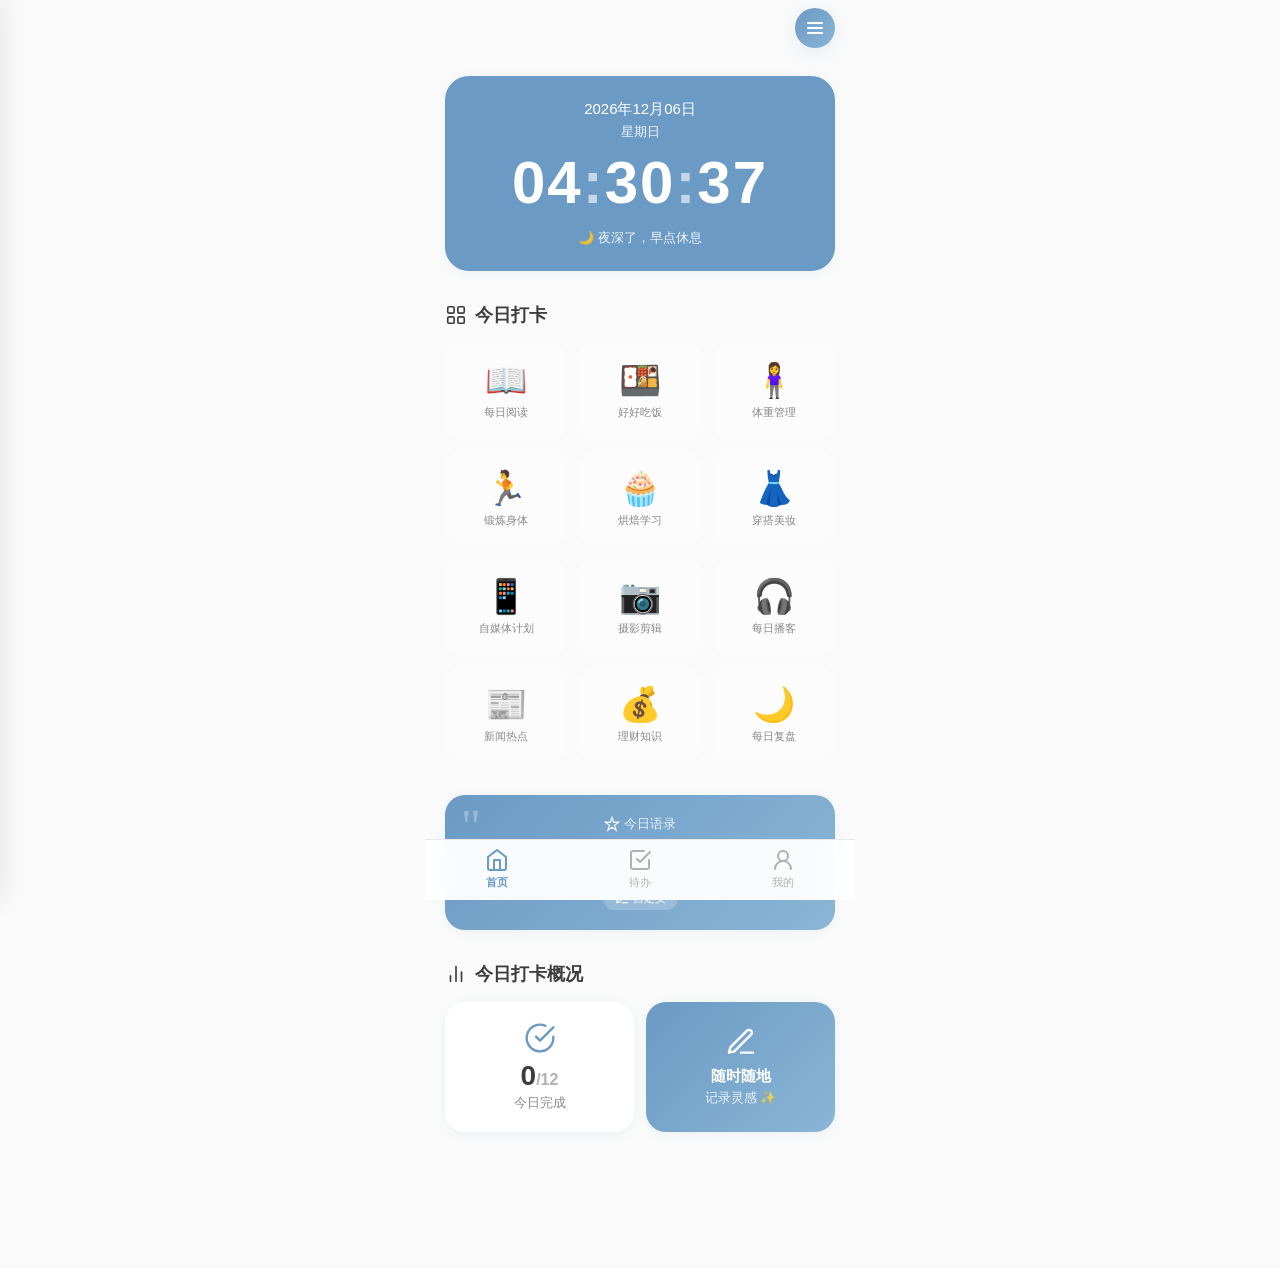
==== commit 75468163: "抽屉改为左侧滑出+宽度减半(280→160px)，首页及12个二级页同步调整" ====
--- a/index.html
+++ b/index.html
@@ -488,53 +488,53 @@
 .drawer {
   position: fixed;
   top: 0;
-  right: -300px;
-  width: 280px;
+  left: -160px;
+  width: 160px;
   height: 100%;
   background: var(--color-white);
   z-index: 201;
-  transition: right 0.35s cubic-bezier(0.32, 0.72, 0, 1);
+  transition: left 0.35s cubic-bezier(0.32, 0.72, 0, 1);
   display: flex;
   flex-direction: column;
-  box-shadow: -4px 0 24px rgba(0,0,0,0.08);
+  box-shadow: 4px 0 24px rgba(0,0,0,0.08);
 }
 
 .drawer.open {
-  right: 0;
+  left: 0;
 }
 
 /* 抽屉头部 */
 .drawer-header {
-  padding: var(--space-xxl) var(--space-xl) var(--space-lg);
+  padding: var(--space-lg) var(--space-md) var(--space-md);
   border-bottom: 1px solid var(--color-border);
 }
 
 .drawer-avatar {
-  width: 56px;
-  height: 56px;
+  width: 40px;
+  height: 40px;
   border-radius: var(--radius-full);
   background: var(--gradient-primary);
   display: flex;
   align-items: center;
   justify-content: center;
-  margin-bottom: var(--space-md);
+  margin-bottom: var(--space-sm);
 }
 
 .drawer-avatar svg {
-  width: 28px;
-  height: 28px;
+  width: 22px;
+  height: 22px;
   color: var(--color-white);
 }
 
 .drawer-title {
-  font-size: var(--font-size-title);
+  font-size: 15px;
   font-weight: var(--font-weight-bold);
   color: var(--color-primary-dark);
-  margin-bottom: var(--space-xs);
+  margin-bottom: 2px;
 }
 
 .drawer-subtitle {
-  font-size: var(--font-size-caption);
+  font-size: var(--font-size-small);
   color: var(--color-text-hint);
 }
 
@@ -542,19 +542,19 @@
 .drawer-menu {
   flex: 1;
   overflow-y: auto;
-  padding: var(--space-md) 0;
+  padding: var(--space-sm) 0;
 }
 
 .drawer-menu-item {
   display: flex;
   align-items: center;
-  gap: var(--space-md);
-  padding: var(--space-md) var(--space-xl);
+  gap: var(--space-sm);
+  padding: var(--space-sm) var(--space-md);
   cursor: pointer;
   transition: background 0.2s;
   text-decoration: none;
   color: var(--color-text-primary);
-  font-size: var(--font-size-body);
+  font-size: 13px;
   font-weight: var(--font-weight-regular);
 }
 
@@ -569,10 +569,10 @@
 }
 
 .drawer-menu-item .menu-icon {
-  font-size: 22px;
+  font-size: 18px;
   line-height: 1;
   flex-shrink: 0;
-  width: 28px;
+  width: 22px;
   text-align: center;
 }
 
@@ -582,7 +582,7 @@
 
 /* 抽屉底部 */
 .drawer-footer {
-  padding: var(--space-lg) var(--space-xl);
+  padding: var(--space-md) var(--space-md);
   padding-bottom: calc(var(--space-xl) + env(safe-area-inset-bottom, 20px));
   border-top: 1px solid var(--color-border);
 }
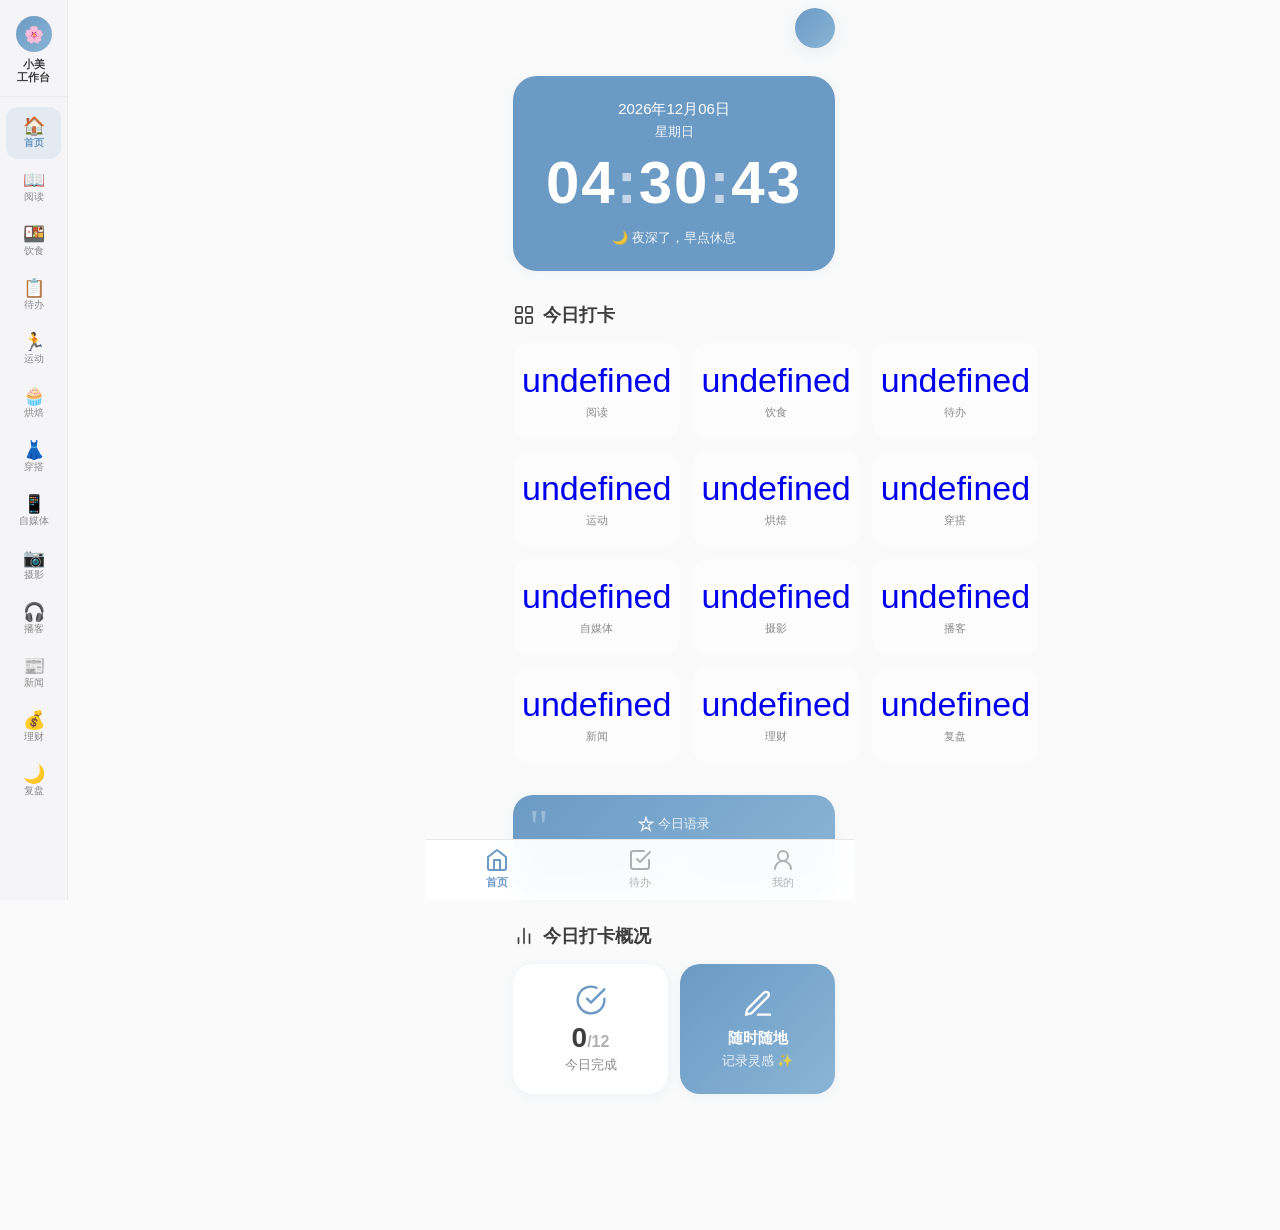
==== commit 97fb59db: "版式重构：左侧固定侧边栏(小美工作台+12项2字简称)，移除旧抽屉，体重管理改待办，全站统一" ====
--- a/index.html
+++ b/index.html
@@ -111,6 +111,7 @@
   max-width: 430px;
   margin: 0 auto;
   position: relative;
+  padding-left: 68px;
 }
 
 /* ============================================
@@ -670,6 +671,69 @@
 .placeholder-icon svg { width: 36px; height: 36px; color: var(--color-primary); }
 .placeholder-title { font-size: 18px; font-weight: 700; color: var(--color-text-primary); margin-bottom: 8px; }
 .placeholder-desc { font-size: 14px; color: var(--color-text-hint); line-height: 1.6; max-width: 240px; }
+
+/* ============================================
+   左侧固定侧边栏 Left Sidebar
+   ============================================ */
+.sidebar {
+  position: fixed;
+  top: 0; left: 0;
+  width: 68px;
+  height: 100vh;
+  background: #F5F5F7;
+  z-index: 250;
+  display: flex;
+  flex-direction: column;
+  border-right: 1px solid #E8E8E8;
+}
+.sidebar-header {
+  padding: 16px 0 12px;
+  text-align: center;
+  border-bottom: 1px solid #ECECEC;
+  flex-shrink: 0;
+}
+.sidebar-avatar {
+  width: 36px; height: 36px;
+  border-radius: 50%;
+  background: var(--gradient-primary);
+  margin: 0 auto 6px;
+  display: flex; align-items: center; justify-content: center;
+  font-size: 16px;
+}
+.sidebar-name {
+  font-size: 11px; font-weight: 700;
+  color: var(--color-text-primary);
+  line-height: 1.2;
+}
+.sidebar-menu {
+  flex: 1;
+  overflow-y: auto;
+  padding: 8px 0;
+  -webkit-overflow-scrolling: touch;
+}
+.sidebar-menu::-webkit-scrollbar { display: none; }
+.sidebar-item {
+  display: flex;
+  flex-direction: column;
+  align-items: center;
+  justify-content: center;
+  gap: 2px;
+  padding: 10px 4px;
+  cursor: pointer;
+  text-decoration: none;
+  color: var(--color-text-secondary);
+  transition: all 0.2s;
+  margin: 2px 6px;
+  border-radius: 12px;
+}
+.sidebar-item:active { transform: scale(0.92); }
+.sidebar-item .sb-icon { font-size: 18px; line-height: 1; }
+.sidebar-item .sb-label { font-size: 10px; font-weight: 500; line-height: 1.2; }
+.sidebar-item.active {
+  background: rgba(107, 154, 196, 0.12);
+  color: var(--color-primary);
+}
+.sidebar-item.active .sb-label { font-weight: 700; }
 
 /* ============================================
    通用工具类 Utility
@@ -947,6 +1011,29 @@
 
 <body>
 
+<!-- ===== 左侧固定侧边栏 ===== -->
+<div class="sidebar">
+  <div class="sidebar-header">
+    <div class="sidebar-avatar">🌸</div>
+    <div class="sidebar-name">小美<br>工作台</div>
+  </div>
+  <div class="sidebar-menu">
+    <a class="sidebar-item active" href="index.html"><span class="sb-icon">🏠</span><span class="sb-label">首页</span></a>
+    <a class="sidebar-item" href="detail-reading.html"><span class="sb-icon">📖</span><span class="sb-label">阅读</span></a>
+    <a class="sidebar-item" href="detail-eating.html"><span class="sb-icon">🍱</span><span class="sb-label">饮食</span></a>
+    <a class="sidebar-item" href="detail-weight.html"><span class="sb-icon">📋</span><span class="sb-label">待办</span></a>
+    <a class="sidebar-item" href="detail-exercise.html"><span class="sb-icon">🏃</span><span class="sb-label">运动</span></a>
+    <a class="sidebar-item" href="detail-baking.html"><span class="sb-icon">🧁</span><span class="sb-label">烘焙</span></a>
+    <a class="sidebar-item" href="detail-fashion.html"><span class="sb-icon">👗</span><span class="sb-label">穿搭</span></a>
+    <a class="sidebar-item" href="detail-media.html"><span class="sb-icon">📱</span><span class="sb-label">自媒体</span></a>
+    <a class="sidebar-item" href="detail-photo.html"><span class="sb-icon">📷</span><span class="sb-label">摄影</span></a>
+    <a class="sidebar-item" href="detail-podcast.html"><span class="sb-icon">🎧</span><span class="sb-label">播客</span></a>
+    <a class="sidebar-item" href="detail-news.html"><span class="sb-icon">📰</span><span class="sb-label">新闻</span></a>
+    <a class="sidebar-item" href="detail-finance.html"><span class="sb-icon">💰</span><span class="sb-label">理财</span></a>
+    <a class="sidebar-item" href="detail-review.html"><span class="sb-icon">🌙</span><span class="sb-label">复盘</span></a>
+  </div>
+</div>
+
 <!-- ============================================
      页面主体 Main Page
      ============================================ -->
@@ -958,11 +1045,7 @@
   <!-- 顶部导航栏 -->
   <div class="top-nav">
     <div class="nav-left"></div>
-    <button class="nav-right" onclick="toggleDrawer()" aria-label="打开菜单">
-      <div class="hamburger-icon">
-        <span></span><span></span><span></span>
-      </div>
-    </button>
+    <div class="nav-right"></div>
   </div>
 
   <!-- 实时时钟卡片 -->
@@ -1095,37 +1178,14 @@
     <svg viewBox="0 0 24 24" fill="none" stroke="currentColor" stroke-width="2" stroke-linecap="round" stroke-linejoin="round"><path d="M3 9l9-7 9 7v11a2 2 0 01-2 2H5a2 2 0 01-2-2z"/><polyline points="9 22 9 12 15 12 15 22"/></svg>
     <span class="nav-tab-label">首页</span>
   </button>
-  <button class="nav-tab" data-tab="todo" type="button">
+  <a class="nav-tab" href="detail-weight.html" style="text-decoration:none;">
     <svg viewBox="0 0 24 24" fill="none" stroke="currentColor" stroke-width="2" stroke-linecap="round" stroke-linejoin="round"><path d="M9 11l3 3L22 4"/><path d="M21 12v7a2 2 0 01-2 2H5a2 2 0 01-2-2V5a2 2 0 012-2h11"/></svg>
     <span class="nav-tab-label">待办</span>
-  </button>
+  </a>
   <button class="nav-tab" data-tab="mine" type="button">
     <svg viewBox="0 0 24 24" fill="none" stroke="currentColor" stroke-width="2" stroke-linecap="round" stroke-linejoin="round"><circle cx="12" cy="8" r="5"/><path d="M20 21a8 8 0 10-16 0"/></svg>
     <span class="nav-tab-label">我的</span>
   </button>
-</div>
-
-<!-- ============================================
-     右侧滑出抽屉 Right Side Drawer
-     ============================================ -->
-<div class="drawer-overlay" id="drawerOverlay" onclick="toggleDrawer()"></div>
-<div class="drawer" id="drawer">
-  <div class="drawer-header">
-    <div class="drawer-avatar">
-      <svg viewBox="0 0 24 24" fill="none" stroke="currentColor" stroke-width="2" stroke-linecap="round" stroke-linejoin="round"><circle cx="12" cy="8" r="5"/><path d="M20 21a8 8 0 10-16 0"/></svg>
-    </div>
-    <div class="drawer-title">每日打卡工作台</div>
-    <div class="drawer-subtitle">每天进步一点点 ✨</div>
-  </div>
-  <div class="drawer-menu" id="drawerMenu">
-    <!-- JS动态渲染 -->
-  </div>
-  <div class="drawer-footer">
-    <button class="drawer-reset-btn" onclick="resetToday()">
-      <svg width="16" height="16" viewBox="0 0 24 24" fill="none" stroke="currentColor" stroke-width="2" stroke-linecap="round" stroke-linejoin="round"><polyline points="23 4 23 10 17 10"/><polyline points="1 20 1 14 7 14"/><path d="M3.51 9a9 9 0 0114.85-3.36L23 10M1 14l4.64 4.36A9 9 0 0020.49 15"/></svg>
-      每日重置
-    </button>
-  </div>
 </div>
 
 <!-- ============================================
@@ -1147,18 +1207,18 @@
 // 12个功能入口定义
 // ============================================
 const GRID_ITEMS = [
-  { id: 1,  name: '每日阅读', page: 'detail-reading.html' },
-  { id: 2,  name: '好好吃饭', page: 'detail-eating.html' },
-  { id: 3,  name: '体重管理', page: 'detail-weight.html' },
-  { id: 4,  name: '锻炼身体', page: 'detail-exercise.html' },
-  { id: 5,  name: '烘焙学习', page: 'detail-baking.html' },
-  { id: 6,  name: '穿搭美妆', page: 'detail-fashion.html' },
-  { id: 7,  name: '自媒体计划', page: 'detail-media.html' },
-  { id: 8,  name: '摄影剪辑', page: 'detail-photo.html' },
-  { id: 9,  name: '每日播客', page: 'detail-podcast.html' },
-  { id: 10, name: '新闻热点', page: 'detail-news.html' },
-  { id: 11, name: '理财知识', page: 'detail-finance.html' },
-  { id: 12, name: '每日复盘', page: 'detail-review.html' }
+  { id: 1,  name: '阅读', page: 'detail-reading.html' },
+  { id: 2,  name: '饮食', page: 'detail-eating.html' },
+  { id: 3,  name: '待办', page: 'detail-weight.html' },
+  { id: 4,  name: '运动', page: 'detail-exercise.html' },
+  { id: 5,  name: '烘焙', page: 'detail-baking.html' },
+  { id: 6,  name: '穿搭', page: 'detail-fashion.html' },
+  { id: 7,  name: '自媒体', page: 'detail-media.html' },
+  { id: 8,  name: '摄影', page: 'detail-photo.html' },
+  { id: 9,  name: '播客', page: 'detail-podcast.html' },
+  { id: 10, name: '新闻', page: 'detail-news.html' },
+  { id: 11, name: '理财', page: 'detail-finance.html' },
+  { id: 12, name: '复盘', page: 'detail-review.html' }
 ];
 
 // 简约线性图标SVG（24×24 viewBox，统一stroke风格）
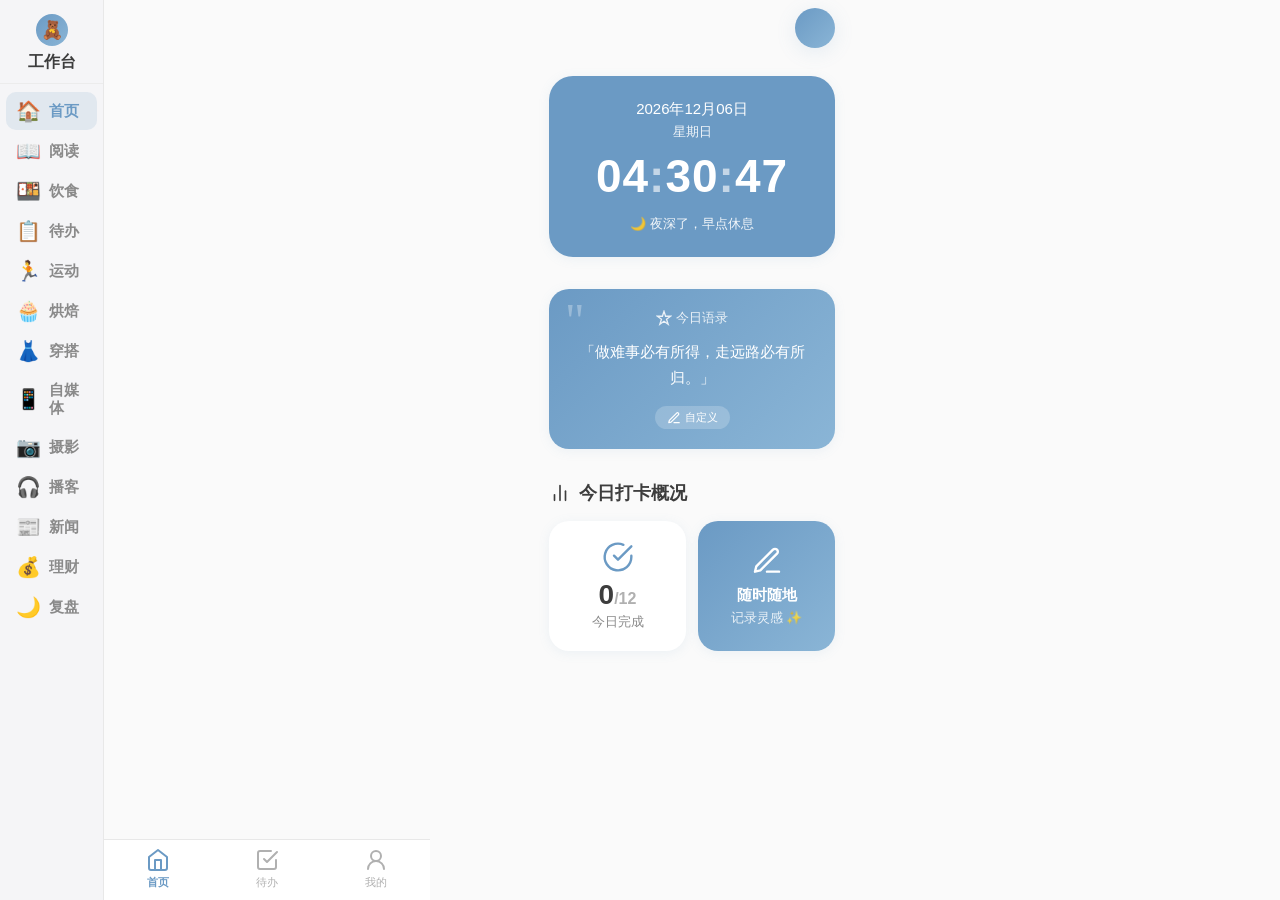
==== commit fa3df023: "运动页：打卡数据持久化+历史记录+Keep链接更新；烘焙页：小红书卡片(面包快长大)+配方表精简+备忘录跳转" ====
--- a/index.html
+++ b/index.html
@@ -70,7 +70,7 @@
 
   /* 字体规范 */
   --font-family: -apple-system, BlinkMacSystemFont, 'PingFang SC', 'Noto Sans CJK SC', 'Helvetica Neue', sans-serif;
-  --font-size-clock: 60px;
+  --font-size-clock: 46px;
   --font-size-hero: 28px;
   --font-size-title: 18px;
   --font-size-body: 15px;
@@ -111,7 +111,7 @@
   max-width: 430px;
   margin: 0 auto;
   position: relative;
-  padding-left: 68px;
+  padding-left: 104px;
 }
 
 /* ============================================
@@ -209,10 +209,11 @@
   font-size: var(--font-size-clock);
   font-weight: var(--font-weight-bold);
   color: #FFFFFF;
-  letter-spacing: 2px;
+  letter-spacing: 1px;
   line-height: 1;
   margin-bottom: var(--space-lg);
   font-variant-numeric: tabular-nums;
+  white-space: nowrap;
 }
 
 .clock-time .colon {
@@ -623,9 +624,8 @@
    ============================================ */
 .bottom-nav {
   position: fixed;
-  bottom: 0; left: 50%;
-  transform: translateX(-50%);
-  width: 100%; max-width: 430px;
+  bottom: 0; left: 104px; right: 0;
+  width: auto; max-width: calc(430px - 104px);
   display: flex; align-items: stretch;
   background: rgba(255, 255, 255, 0.95);
   backdrop-filter: blur(16px);
@@ -678,7 +678,7 @@
 .sidebar {
   position: fixed;
   top: 0; left: 0;
-  width: 68px;
+  width: 104px;
   height: 100vh;
   background: #F5F5F7;
   z-index: 250;
@@ -687,50 +687,49 @@
   border-right: 1px solid #E8E8E8;
 }
 .sidebar-header {
-  padding: 16px 0 12px;
-  text-align: center;
+  padding: 14px 10px 10px;
   border-bottom: 1px solid #ECECEC;
   flex-shrink: 0;
 }
 .sidebar-avatar {
-  width: 36px; height: 36px;
+  width: 32px; height: 32px;
   border-radius: 50%;
   background: var(--gradient-primary);
   margin: 0 auto 6px;
   display: flex; align-items: center; justify-content: center;
-  font-size: 16px;
+  font-size: 18px;
 }
 .sidebar-name {
-  font-size: 11px; font-weight: 700;
+  font-size: 16px; font-weight: 700;
   color: var(--color-text-primary);
-  line-height: 1.2;
+  line-height: 1.3;
+  text-align: center;
 }
 .sidebar-menu {
   flex: 1;
   overflow-y: auto;
-  padding: 8px 0;
+  padding: 6px 0;
   -webkit-overflow-scrolling: touch;
 }
 .sidebar-menu::-webkit-scrollbar { display: none; }
 .sidebar-item {
   display: flex;
-  flex-direction: column;
-  align-items: center;
-  justify-content: center;
-  gap: 2px;
-  padding: 10px 4px;
+  flex-direction: row;
+  align-items: center;
+  gap: 8px;
+  padding: 9px 10px;
   cursor: pointer;
   text-decoration: none;
   color: var(--color-text-secondary);
   transition: all 0.2s;
   margin: 2px 6px;
-  border-radius: 12px;
-}
-.sidebar-item:active { transform: scale(0.92); }
-.sidebar-item .sb-icon { font-size: 18px; line-height: 1; }
-.sidebar-item .sb-label { font-size: 10px; font-weight: 500; line-height: 1.2; }
+  border-radius: 10px;
+}
+.sidebar-item:active { transform: scale(0.95); }
+.sidebar-item .sb-icon { font-size: 20px; line-height: 1; flex-shrink: 0; }
+.sidebar-item .sb-label { font-size: 15px; font-weight: 600; line-height: 1.2; }
 .sidebar-item.active {
-  background: rgba(107, 154, 196, 0.12);
+  background: rgba(107, 154, 196, 0.15);
   color: var(--color-primary);
 }
 .sidebar-item.active .sb-label { font-weight: 700; }
@@ -1014,8 +1013,8 @@
 <!-- ===== 左侧固定侧边栏 ===== -->
 <div class="sidebar">
   <div class="sidebar-header">
-    <div class="sidebar-avatar">🌸</div>
-    <div class="sidebar-name">小美<br>工作台</div>
+    <div class="sidebar-avatar">🧸</div>
+    <div class="sidebar-name">工作台</div>
   </div>
   <div class="sidebar-menu">
     <a class="sidebar-item active" href="index.html"><span class="sb-icon">🏠</span><span class="sb-label">首页</span></a>
@@ -1055,22 +1054,6 @@
       <div class="clock-day" id="clockDay"></div>
       <div class="clock-time" id="clockTime"></div>
       <div class="clock-greeting" id="clockGreeting"></div>
-    </div>
-  </div>
-
-  <!-- 12功能宫格区域 -->
-  <div class="grid-section">
-    <div class="section-title">
-      <svg class="title-icon" viewBox="0 0 24 24" fill="none" stroke="currentColor" stroke-width="1.8" stroke-linecap="round" stroke-linejoin="round">
-        <rect x="3" y="3" width="7" height="7" rx="1.5"/>
-        <rect x="14" y="3" width="7" height="7" rx="1.5"/>
-        <rect x="3" y="14" width="7" height="7" rx="1.5"/>
-        <rect x="14" y="14" width="7" height="7" rx="1.5"/>
-      </svg>
-      今日打卡
-    </div>
-    <div class="grid-container" id="gridContainer">
-      <!-- JS动态渲染 -->
     </div>
   </div>
 
@@ -1224,18 +1207,18 @@
 // 简约线性图标SVG（24×24 viewBox，统一stroke风格）
 // 飞书emoji风格图标（每个功能配贴合主题的彩色表情）
 const ICONS = {
-  '每日阅读': '📖',
-  '好好吃饭': '🍱',
-  '体重管理': '🧍‍♀️',
-  '锻炼身体': '🏃',
-  '烘焙学习': '🧁',
-  '穿搭美妆': '👗',
-  '自媒体计划': '📱',
-  '摄影剪辑': '📷',
-  '每日播客': '🎧',
-  '新闻热点': '📰',
-  '理财知识': '💰',
-  '每日复盘': '🌙'
+  '阅读': '📖',
+  '饮食': '🍱',
+  '待办': '📋',
+  '运动': '🏃',
+  '烘焙': '🧁',
+  '穿搭': '👗',
+  '自媒体': '📱',
+  '摄影': '📷',
+  '播客': '🎧',
+  '新闻': '📰',
+  '理财': '💰',
+  '复盘': '🌙'
 };
 
 // ============================================
@@ -1370,6 +1353,7 @@
 // ============================================
 function renderGrid() {
   const container = document.getElementById('gridContainer');
+  if (!container) return;
   container.innerHTML = '';
 
   GRID_ITEMS.forEach(item => {
@@ -1389,6 +1373,7 @@
 // ============================================
 function renderDrawerMenu() {
   const menu = document.getElementById('drawerMenu');
+  if (!menu) return;
   menu.innerHTML = '';
 
   GRID_ITEMS.forEach(item => {
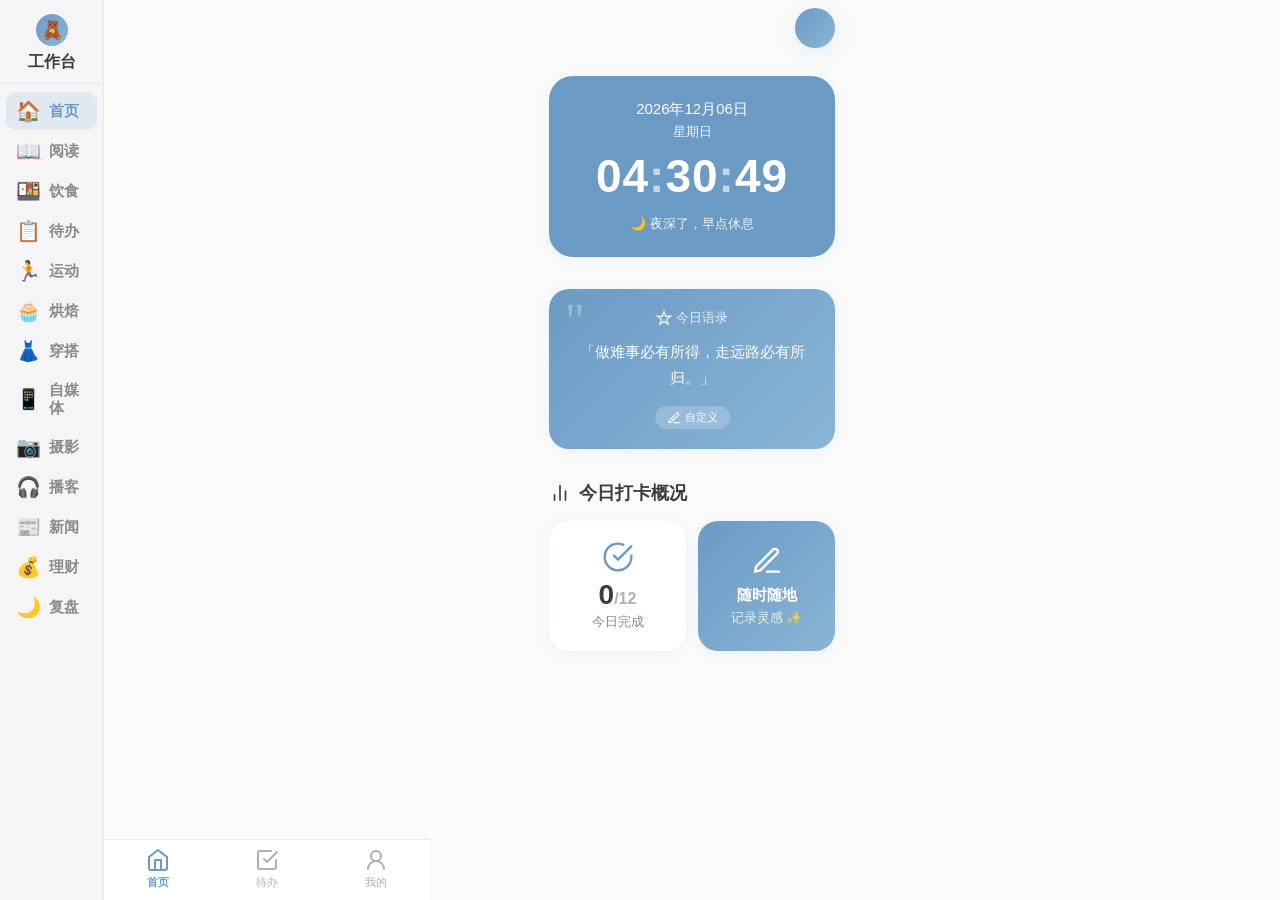
==== commit 81ea08ca: "feat: 修复API稳定性+创建我的页面+数据导出导入+数据保护" ====
--- a/index.html
+++ b/index.html
@@ -671,6 +671,199 @@
 .placeholder-icon svg { width: 36px; height: 36px; color: var(--color-primary); }
 .placeholder-title { font-size: 18px; font-weight: 700; color: var(--color-text-primary); margin-bottom: 8px; }
 .placeholder-desc { font-size: 14px; color: var(--color-text-hint); line-height: 1.6; max-width: 240px; }
+
+/* ============================================
+   我的 个人中心页面 Mine Page
+   ============================================ */
+.mine-page { padding-bottom: 40px; }
+
+/* 顶部导航标题 */
+.mine-nav-title {
+  font-size: var(--font-size-title);
+  font-weight: var(--font-weight-bold);
+  color: var(--color-text-primary);
+  text-align: center;
+  flex: 1;
+}
+
+/* 个人信息卡片 */
+.mine-header { padding: var(--space-lg) var(--space-xl); }
+.mine-profile-card {
+  background: var(--color-white);
+  border-radius: var(--radius-lg);
+  padding: var(--space-xl);
+  box-shadow: var(--shadow-card);
+  display: flex;
+  align-items: center;
+  gap: var(--space-lg);
+}
+.mine-avatar {
+  width: 64px; height: 64px;
+  border-radius: var(--radius-full);
+  background: linear-gradient(135deg, #6B9AC4 0%, #8AB5D6 100%);
+  display: flex; align-items: center; justify-content: center;
+  font-size: 36px; line-height: 1;
+  flex-shrink: 0;
+}
+.mine-profile-info { flex: 1; min-width: 0; }
+.mine-username {
+  font-size: var(--font-size-title);
+  font-weight: var(--font-weight-bold);
+  color: var(--color-text-primary);
+  margin-bottom: var(--space-xs);
+  overflow: hidden; text-overflow: ellipsis; white-space: nowrap;
+}
+.mine-subtitle { font-size: var(--font-size-caption); color: var(--color-text-secondary); }
+.mine-edit-btn {
+  width: 36px; height: 36px;
+  border-radius: var(--radius-full);
+  background: var(--color-primary-light);
+  border: none;
+  display: flex; align-items: center; justify-content: center;
+  cursor: pointer;
+  flex-shrink: 0;
+  transition: transform 0.2s;
+}
+.mine-edit-btn:active { transform: scale(0.9); }
+.mine-edit-btn svg { width: 18px; height: 18px; color: var(--color-primary); }
+
+/* 统计区块 */
+.mine-section { padding: var(--space-lg) var(--space-xl); }
+.mine-section .section-title { margin-bottom: var(--space-md); }
+
+/* 统计概览 4宫格 */
+.mine-stats-grid {
+  display: grid;
+  grid-template-columns: repeat(2, 1fr);
+  gap: var(--space-md);
+}
+.mine-stat-card {
+  background: var(--color-white);
+  border-radius: var(--radius-lg);
+  padding: var(--space-xl) var(--space-lg);
+  text-align: center;
+  box-shadow: var(--shadow-card);
+  transition: transform 0.2s ease;
+}
+.mine-stat-card:active { transform: scale(0.97); }
+.mine-stat-value {
+  font-size: 28px;
+  font-weight: var(--font-weight-bold);
+  color: var(--color-primary);
+  line-height: 1.2;
+  margin-bottom: var(--space-xs);
+}
+.mine-stat-label { font-size: var(--font-size-small); color: var(--color-text-secondary); }
+
+/* 菜单分组 */
+.mine-group-title {
+  font-size: var(--font-size-small);
+  color: var(--color-text-secondary);
+  padding: 0 var(--space-lg);
+  margin-bottom: var(--space-sm);
+  font-weight: var(--font-weight-medium);
+}
+.mine-menu-group {
+  background: var(--color-white);
+  border-radius: var(--radius-lg);
+  box-shadow: var(--shadow-card);
+  overflow: hidden;
+}
+.mine-menu-item {
+  display: flex;
+  align-items: center;
+  height: 56px;
+  padding: 0 var(--space-lg);
+  cursor: pointer;
+  position: relative;
+  transition: background 0.15s;
+}
+.mine-menu-item:active { background: var(--color-primary-light); }
+.mine-menu-item:not(:last-child)::after {
+  content: '';
+  position: absolute;
+  left: 52px; right: 0; bottom: 0;
+  height: 1px;
+  background: var(--color-border);
+}
+.mine-menu-icon {
+  font-size: 22px;
+  width: 28px;
+  text-align: center;
+  margin-right: var(--space-md);
+  flex-shrink: 0;
+  line-height: 1;
+}
+.mine-menu-text {
+  flex: 1;
+  font-size: var(--font-size-body);
+  color: var(--color-text-primary);
+}
+.mine-menu-value {
+  font-size: var(--font-size-caption);
+  color: var(--color-text-hint);
+  margin-right: var(--space-xs);
+}
+.mine-menu-arrow {
+  font-size: 20px;
+  color: var(--color-text-hint);
+  font-weight: 300;
+  line-height: 1;
+}
+
+/* 开关 Toggle Switch（纯CSS） */
+.mine-toggle {
+  position: relative;
+  display: inline-block;
+  width: 44px; height: 26px;
+  flex-shrink: 0;
+  cursor: pointer;
+}
+.mine-toggle input { opacity: 0; width: 0; height: 0; }
+.mine-toggle-slider {
+  position: absolute;
+  top: 0; left: 0; right: 0; bottom: 0;
+  background: var(--color-border);
+  border-radius: 26px;
+  transition: background 0.25s;
+}
+.mine-toggle-slider::before {
+  content: '';
+  position: absolute;
+  height: 22px; width: 22px;
+  left: 2px; bottom: 2px;
+  background: var(--color-white);
+  border-radius: var(--radius-full);
+  transition: transform 0.25s;
+  box-shadow: 0 1px 3px rgba(0,0,0,0.2);
+}
+.mine-toggle input:checked + .mine-toggle-slider { background: var(--color-primary); }
+.mine-toggle input:checked + .mine-toggle-slider::before { transform: translateX(18px); }
+
+/* 底部数据保护提示 */
+.mine-footer-tip {
+  padding: var(--space-xl) var(--space-xl) var(--space-lg);
+  font-size: var(--font-size-small);
+  color: var(--color-text-hint);
+  text-align: center;
+  line-height: 1.6;
+}
+
+/* 深色模式（纯前端切换 body class，覆盖关键设计变量） */
+body.dark-mode {
+  --color-bg: #1A1A1A;
+  --color-white: #2A2A2A;
+  --color-text-primary: #ECECEC;
+  --color-text-secondary: #9A9A9A;
+  --color-text-hint: #777777;
+  --color-border: #3A3A3A;
+  --color-primary-light: #25303C;
+  --color-card-shadow: rgba(0, 0, 0, 0.30);
+  --color-unchecked-bg: #2A2A2A;
+  --color-checked-bg: #25303C;
+}
+body.dark-mode .clock-card,
+body.dark-mode .quote-card { color: #FFFFFF; }
 
 /* ============================================
    左侧固定侧边栏 Left Sidebar
@@ -1144,12 +1337,133 @@
 
   <!-- ===== Tab: 我的 ===== -->
   <div class="tab-page" id="tab-mine">
-    <div class="placeholder-section">
-      <div class="placeholder-icon">
-        <svg viewBox="0 0 24 24" fill="none" stroke="currentColor" stroke-width="1.8" stroke-linecap="round" stroke-linejoin="round"><circle cx="12" cy="8" r="5"/><path d="M20 21a8 8 0 10-16 0"/></svg>
+    <div class="mine-page">
+
+      <!-- 顶部导航栏 -->
+      <div class="top-nav">
+        <div class="nav-left"></div>
+        <div class="mine-nav-title">我的</div>
+        <div class="nav-right" style="background:none;"></div>
       </div>
-      <div class="placeholder-title">我的</div>
-      <div class="placeholder-desc">这里将展示个人信息、打卡统计、设置等，后续可完善个人中心功能。</div>
+
+      <!-- 1. 个人信息卡片 -->
+      <div class="mine-header">
+        <div class="mine-profile-card">
+          <div class="mine-avatar">🧸</div>
+          <div class="mine-profile-info">
+            <div class="mine-username" id="mineUsername">工作台</div>
+            <div class="mine-subtitle" id="mineSubtitle">坚持打卡的第 1 天</div>
+          </div>
+          <button class="mine-edit-btn" id="mineEditBtn" type="button" aria-label="编辑昵称">
+            <svg viewBox="0 0 24 24" fill="none" stroke="currentColor" stroke-width="2" stroke-linecap="round" stroke-linejoin="round"><path d="M11 4H4a2 2 0 0 0-2 2v14a2 2 0 0 0 2 2h14a2 2 0 0 0 2-2v-7"/><path d="M18.5 2.5a2.121 2.121 0 0 1 3 3L12 15l-4 1 1-4 9.5-9.5z"/></svg>
+          </button>
+        </div>
+      </div>
+
+      <!-- 2. 打卡统计概览（4宫格） -->
+      <div class="mine-section">
+        <div class="section-title">
+          <svg class="title-icon" viewBox="0 0 24 24" fill="none" stroke="currentColor" stroke-width="2" stroke-linecap="round" stroke-linejoin="round"><path d="M3 3v18h18"/><path d="M18 17V9"/><path d="M13 17V5"/><path d="M8 17v-3"/></svg>
+          打卡统计
+        </div>
+        <div class="mine-stats-grid">
+          <div class="mine-stat-card">
+            <div class="mine-stat-value" id="statTotalDays">0</div>
+            <div class="mine-stat-label">累计打卡天数</div>
+          </div>
+          <div class="mine-stat-card">
+            <div class="mine-stat-value" id="statStreak">0</div>
+            <div class="mine-stat-label">连续打卡天数</div>
+          </div>
+          <div class="mine-stat-card">
+            <div class="mine-stat-value" id="statMonthRate">0%</div>
+            <div class="mine-stat-label">本月完成率</div>
+          </div>
+          <div class="mine-stat-card">
+            <div class="mine-stat-value" id="statTotalChecks">0</div>
+            <div class="mine-stat-label">总打卡次数</div>
+          </div>
+        </div>
+      </div>
+
+      <!-- 3. 功能菜单列表 -->
+      <!-- 数据管理组 -->
+      <div class="mine-section">
+        <div class="mine-group-title">数据管理</div>
+        <div class="mine-menu-group">
+          <div class="mine-menu-item" id="menuExport">
+            <span class="mine-menu-icon">📤</span>
+            <span class="mine-menu-text">导出数据</span>
+            <span class="mine-menu-arrow">›</span>
+          </div>
+          <div class="mine-menu-item" id="menuImport">
+            <span class="mine-menu-icon">📥</span>
+            <span class="mine-menu-text">导入数据</span>
+            <span class="mine-menu-arrow">›</span>
+          </div>
+          <div class="mine-menu-item" id="menuBackup">
+            <span class="mine-menu-icon">🛡️</span>
+            <span class="mine-menu-text">数据备份</span>
+            <span class="mine-menu-value" id="backupTime">立即备份</span>
+          </div>
+        </div>
+      </div>
+
+      <!-- 通用设置组 -->
+      <div class="mine-section">
+        <div class="mine-group-title">通用设置</div>
+        <div class="mine-menu-group">
+          <div class="mine-menu-item">
+            <span class="mine-menu-icon">🌙</span>
+            <span class="mine-menu-text">深色模式</span>
+            <label class="mine-toggle">
+              <input type="checkbox" id="toggleDarkMode">
+              <span class="mine-toggle-slider"></span>
+            </label>
+          </div>
+          <div class="mine-menu-item">
+            <span class="mine-menu-icon">🔔</span>
+            <span class="mine-menu-text">打卡提醒</span>
+            <label class="mine-toggle">
+              <input type="checkbox" id="toggleReminder">
+              <span class="mine-toggle-slider"></span>
+            </label>
+          </div>
+          <div class="mine-menu-item" id="menuAddHome">
+            <span class="mine-menu-icon">📱</span>
+            <span class="mine-menu-text">添加到桌面</span>
+            <span class="mine-menu-value">PWA应用</span>
+          </div>
+        </div>
+      </div>
+
+      <!-- 关于组 -->
+      <div class="mine-section">
+        <div class="mine-group-title">关于</div>
+        <div class="mine-menu-group">
+          <div class="mine-menu-item" id="menuAbout">
+            <span class="mine-menu-icon">ℹ️</span>
+            <span class="mine-menu-text">关于应用</span>
+            <span class="mine-menu-value">v1.2.0</span>
+          </div>
+          <div class="mine-menu-item" id="menuShare">
+            <span class="mine-menu-icon">⭐</span>
+            <span class="mine-menu-text">评价分享</span>
+            <span class="mine-menu-arrow">›</span>
+          </div>
+          <div class="mine-menu-item" id="menuUpdate">
+            <span class="mine-menu-icon">🔄</span>
+            <span class="mine-menu-text">检查更新</span>
+            <span class="mine-menu-value">已是最新版本</span>
+          </div>
+        </div>
+      </div>
+
+      <!-- 4. 底部数据保护提示 -->
+      <div class="mine-footer-tip">
+        数据保存在本地浏览器，清除浏览器数据会导致丢失，建议定期导出备份
+      </div>
+
     </div>
   </div>
 
@@ -1579,6 +1893,284 @@
 })();
 </script>
 
+<!-- 我的 个人中心页面逻辑 -->
+<script>
+/* ============================================
+   我的页面：打卡统计计算
+   ============================================ */
+function calculateCheckinStats() {
+  var records = JSON.parse(localStorage.getItem('checkin_records') || '{}');
+  var dates = Object.keys(records).filter(function(d) { return records[d].length > 0; });
+  dates.sort();
+
+  // 累计天数
+  var totalDays = dates.length;
+
+  // 连续天数（从最后一天往前数）
+  var streak = 0;
+  if(dates.length > 0) {
+    var lastDate = new Date(dates[dates.length - 1]);
+    var today = new Date();
+    today.setHours(0,0,0,0);
+    lastDate.setHours(0,0,0,0);
+    var diff = Math.round((today - lastDate) / 86400000);
+    if(diff <= 1) {
+      streak = 1;
+      for(var i = dates.length - 2; i >= 0; i--) {
+        var d1 = new Date(dates[i+1]); d1.setHours(0,0,0,0);
+        var d2 = new Date(dates[i]); d2.setHours(0,0,0,0);
+        if(Math.round((d1 - d2) / 86400000) === 1) streak++;
+        else break;
+      }
+    }
+  }
+
+  // 本月完成率
+  var now = new Date();
+  var monthPrefix = now.getFullYear() + '-' + String(now.getMonth()+1).padStart(2,'0');
+  var monthDays = dates.filter(function(d) { return d.startsWith(monthPrefix); }).length;
+  var daysPassed = now.getDate();
+  var monthRate = daysPassed > 0 ? Math.round(monthDays / daysPassed * 100) : 0;
+
+  // 总打卡次数
+  var totalChecks = dates.reduce(function(sum, d) { return sum + records[d].length; }, 0);
+
+  return { totalDays: totalDays, streak: streak, monthRate: monthRate, totalChecks: totalChecks };
+}
+
+/* 坚持打卡的第 X 天（从最早打卡日期算起） */
+function calculateCheckinDays() {
+  var records = JSON.parse(localStorage.getItem('checkin_records') || '{}');
+  var dates = Object.keys(records).filter(function(d){ return records[d].length > 0; });
+  if (dates.length === 0) return 0;
+  dates.sort();
+  var earliest = new Date(dates[0]); earliest.setHours(0,0,0,0);
+  var today = new Date(); today.setHours(0,0,0,0);
+  return Math.round((today - earliest) / 86400000) + 1;
+}
+
+/* ============================================
+   我的页面：数据导出
+   ============================================ */
+function exportAllData() {
+  var allData = {};
+  for(var i = 0; i < localStorage.length; i++) {
+    var key = localStorage.key(i);
+    allData[key] = localStorage.getItem(key);
+  }
+  var exportObj = {
+    exportDate: new Date().toISOString(),
+    version: '1.2.0',
+    data: allData
+  };
+  var blob = new Blob([JSON.stringify(exportObj, null, 2)], { type: 'application/json' });
+  var url = URL.createObjectURL(blob);
+  var a = document.createElement('a');
+  a.href = url;
+  a.download = 'checkin_backup_' + new Date().toISOString().slice(0,10) + '.json';
+  document.body.appendChild(a);
+  a.click();
+  document.body.removeChild(a);
+  URL.revokeObjectURL(url);
+  // 记录备份时间
+  localStorage.setItem('last_backup_time', new Date().toISOString());
+}
+
+/* ============================================
+   我的页面：数据导入
+   ============================================ */
+function importData() {
+  var input = document.createElement('input');
+  input.type = 'file';
+  input.accept = '.json';
+  input.onchange = function(e) {
+    var file = e.target.files[0];
+    if(!file) return;
+    var reader = new FileReader();
+    reader.onload = function(ev) {
+      try {
+        var imported = JSON.parse(ev.target.result);
+        if(imported.data) {
+          if(confirm('导入将覆盖当前所有数据，确定继续吗？')) {
+            // 清除现有数据
+            localStorage.clear();
+            // 写入导入的数据
+            Object.keys(imported.data).forEach(function(key) {
+              localStorage.setItem(key, imported.data[key]);
+            });
+            alert('数据导入成功！页面将刷新。');
+            location.reload();
+          }
+        } else {
+          alert('文件格式不正确');
+        }
+      } catch(e) {
+        alert('文件解析失败：' + e.message);
+      }
+    };
+    reader.readAsText(file);
+  };
+  input.click();
+}
+
+/* ============================================
+   我的页面：深色模式
+   ============================================ */
+function toggleDarkMode(enabled) {
+  if(enabled) {
+    document.body.classList.add('dark-mode');
+    localStorage.setItem('dark_mode', 'true');
+  } else {
+    document.body.classList.remove('dark-mode');
+    localStorage.setItem('dark_mode', 'false');
+  }
+}
+
+/* ============================================
+   我的页面：备份时间格式化
+   ============================================ */
+function formatBackupTime() {
+  var t = localStorage.getItem('last_backup_time');
+  if(!t) return '';
+  var d = new Date(t);
+  if(isNaN(d.getTime())) return '';
+  var pad = function(n){ return String(n).padStart(2,'0'); };
+  return '上次备份 ' + pad(d.getMonth()+1) + '-' + pad(d.getDate()) + ' ' + pad(d.getHours()) + ':' + pad(d.getMinutes());
+}
+
+function refreshBackupTime() {
+  var el = document.getElementById('backupTime');
+  if(!el) return;
+  el.textContent = formatBackupTime() || '立即备份';
+}
+
+/* ============================================
+   我的页面：编辑昵称
+   ============================================ */
+function editUsername() {
+  var nameEl = document.getElementById('mineUsername');
+  var current = nameEl ? nameEl.textContent : '工作台';
+  var name = prompt('请输入你的昵称', current);
+  if(name !== null && name.trim() !== '') {
+    var trimmed = name.trim();
+    localStorage.setItem('mine_username', trimmed);
+    if(nameEl) nameEl.textContent = trimmed;
+  }
+}
+
+/* ============================================
+   我的页面：初始化渲染
+   ============================================ */
+function initMinePage() {
+  // 渲染统计概览
+  var stats = calculateCheckinStats();
+  var setVal = function(id, val){ var el = document.getElementById(id); if(el) el.textContent = val; };
+  setVal('statTotalDays', stats.totalDays);
+  setVal('statStreak', stats.streak);
+  setVal('statMonthRate', stats.monthRate + '%');
+  setVal('statTotalChecks', stats.totalChecks);
+
+  // 渲染副标题（坚持打卡的第 X 天）
+  var subEl = document.getElementById('mineSubtitle');
+  if(subEl) {
+    var days = calculateCheckinDays();
+    subEl.textContent = days > 0 ? '坚持打卡的第 ' + days + ' 天' : '开始你的打卡之旅吧';
+  }
+
+  // 渲染昵称
+  var nameEl = document.getElementById('mineUsername');
+  if(nameEl) {
+    var saved = localStorage.getItem('mine_username');
+    if(saved) nameEl.textContent = saved;
+  }
+
+  // 渲染备份时间
+  refreshBackupTime();
+}
+
+/* 深色模式：尽早应用，避免闪烁（脚本位于 body 末尾，body 已存在） */
+if(localStorage.getItem('dark_mode') === 'true') {
+  document.body.classList.add('dark-mode');
+}
+
+/* 事件绑定 + 初始化 */
+document.addEventListener('DOMContentLoaded', function() {
+  // 数据管理
+  var exportEl = document.getElementById('menuExport');
+  if(exportEl) exportEl.addEventListener('click', function(){
+    exportAllData();
+    refreshBackupTime();
+    alert('数据导出成功，已保存为备份文件');
+  });
+
+  var importEl = document.getElementById('menuImport');
+  if(importEl) importEl.addEventListener('click', function(){
+    importData();
+  });
+
+  var backupEl = document.getElementById('menuBackup');
+  if(backupEl) backupEl.addEventListener('click', function(){
+    exportAllData();
+    refreshBackupTime();
+    alert('数据备份成功！');
+  });
+
+  // 通用设置
+  var darkToggle = document.getElementById('toggleDarkMode');
+  if(darkToggle) {
+    darkToggle.checked = localStorage.getItem('dark_mode') === 'true';
+    darkToggle.addEventListener('change', function(){
+      toggleDarkMode(this.checked);
+    });
+  }
+
+  var reminderToggle = document.getElementById('toggleReminder');
+  if(reminderToggle) {
+    reminderToggle.checked = localStorage.getItem('checkin_reminder') === 'true';
+    reminderToggle.addEventListener('change', function(){
+      localStorage.setItem('checkin_reminder', this.checked ? 'true' : 'false');
+      if(this.checked) alert('打卡提醒已开启（当前为UI展示，暂未实现真实推送）');
+    });
+  }
+
+  var addHomeEl = document.getElementById('menuAddHome');
+  if(addHomeEl) addHomeEl.addEventListener('click', function(){
+    alert('添加到桌面方法：\n\n· iOS Safari：点击底部「分享」→「添加到主屏幕」\n· Android Chrome：点击右上角菜单→「添加到主屏幕」\n· 桌面 Chrome：点击地址栏右侧「安装」图标');
+  });
+
+  // 关于
+  var aboutEl = document.getElementById('menuAbout');
+  if(aboutEl) aboutEl.addEventListener('click', function(){
+    alert('每日打卡 v1.2.0\n\n治愈系自律打卡工具，记录每天的成长与进步。\n\n数据全部保存在本地浏览器，安全私密。');
+  });
+
+  var shareEl = document.getElementById('menuShare');
+  if(shareEl) shareEl.addEventListener('click', function(){
+    var text = '我正在用「每日打卡」坚持自律打卡，记录每天的进步，一起加入吧！';
+    if(navigator.share) {
+      navigator.share({ title: '每日打卡', text: text }).catch(function(){});
+    } else if(navigator.clipboard) {
+      navigator.clipboard.writeText(text).then(function(){
+        alert('分享文案已复制到剪贴板：\n' + text);
+      }, function(){ alert('分享文案：\n' + text); });
+    } else {
+      alert('分享文案：\n' + text);
+    }
+  });
+
+  var updateEl = document.getElementById('menuUpdate');
+  if(updateEl) updateEl.addEventListener('click', function(){
+    alert('当前已是最新版本 v1.2.0');
+  });
+
+  // 昵称编辑（点击昵称或编辑按钮均可）
+  var nameEl = document.getElementById('mineUsername');
+  if(nameEl) nameEl.addEventListener('click', editUsername);
+  var editBtn = document.getElementById('mineEditBtn');
+  if(editBtn) editBtn.addEventListener('click', editUsername);
+});
+</script>
+
 <!-- 底部导航栏切换逻辑 -->
 <script>
 /* Tab切换 */
@@ -1592,6 +2184,10 @@
   document.querySelectorAll('.nav-tab').forEach(function(b){b.classList.remove('active')});
   var btn=document.querySelector('.nav-tab[data-tab="'+tabName+'"]');
   if(btn)btn.classList.add('active');
+  /* 切换到"我的"时初始化个人中心数据 */
+  if(tabName==='mine' && typeof initMinePage==='function'){
+    initMinePage();
+  }
   /* 滚动到顶部 */
   window.scrollTo({top:0,behavior:'smooth'});
 }
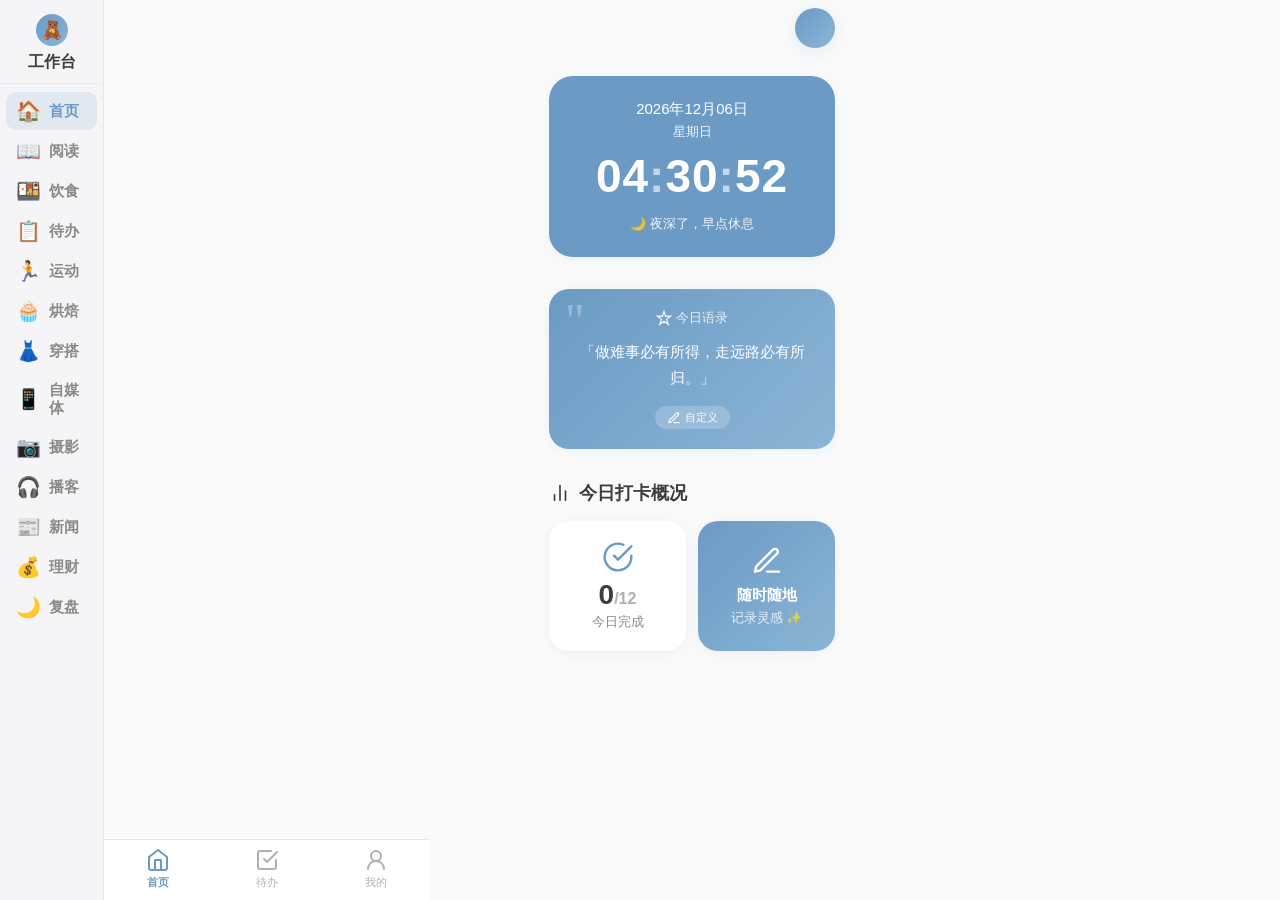
==== commit e568b1be: "fix: 修复底部待办按钮无法跳转-JS阻止了a标签默认行为" ====
--- a/index.html
+++ b/index.html
@@ -2194,7 +2194,7 @@
 
 /* 绑定导航按钮点击事件 + 读取URL hash跳转 */
 document.addEventListener('DOMContentLoaded',function(){
-  document.querySelectorAll('.nav-tab').forEach(function(tab){
+  document.querySelectorAll('.nav-tab[data-tab]').forEach(function(tab){
     tab.addEventListener('click',function(e){
       e.preventDefault();
       e.stopPropagation();
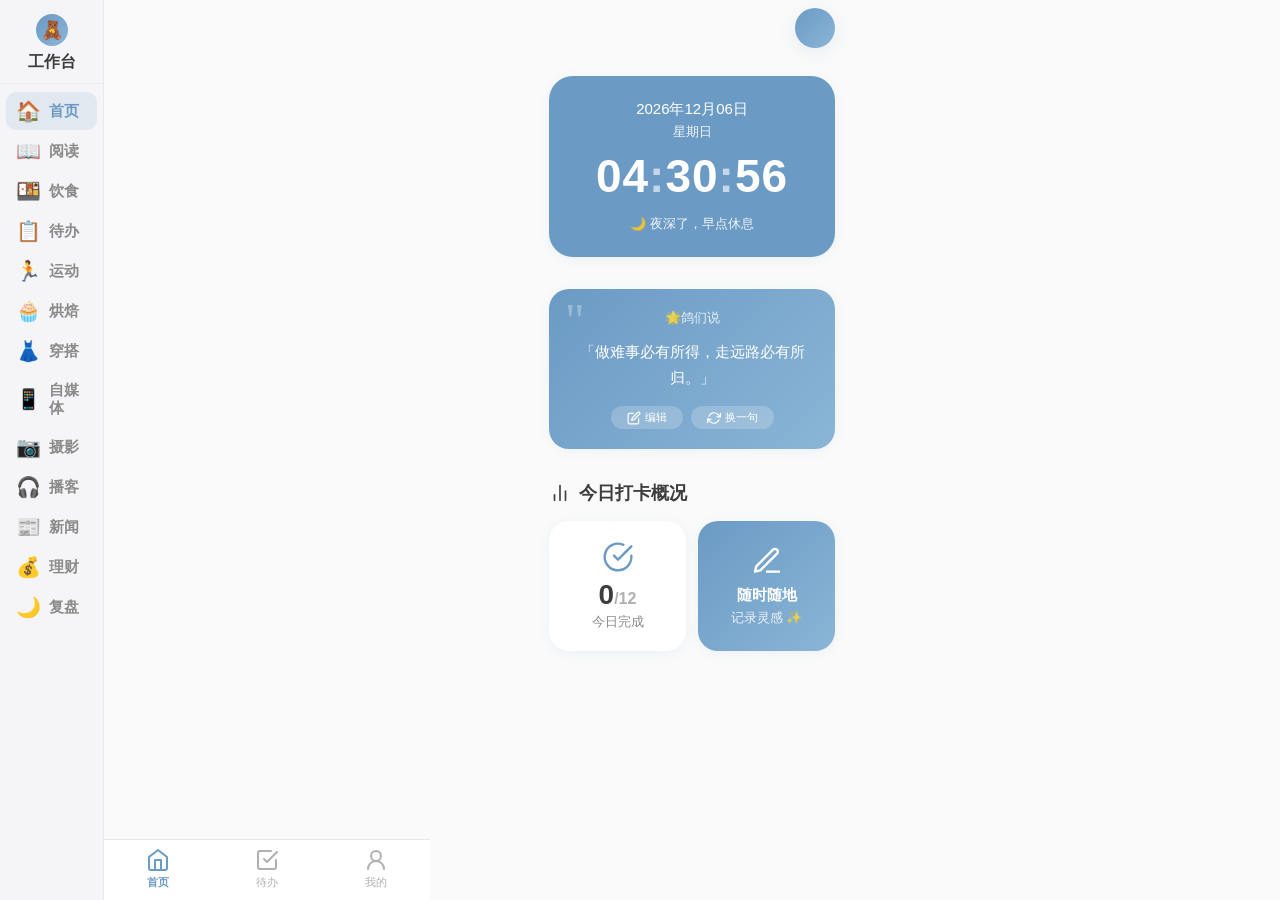
==== commit ab96b6ae: "feat: 首页语录改为🌟鸽们说+编辑/换一句双按钮" ====
--- a/index.html
+++ b/index.html
@@ -348,11 +348,19 @@
   z-index: 1;
 }
 
-.quote-refresh {
+.quote-actions {
+  display: flex;
+  justify-content: center;
+  gap: var(--space-sm);
+  position: relative;
+  z-index: 1;
+}
+
+.quote-btn {
   display: inline-flex;
   align-items: center;
   gap: var(--space-xs);
-  padding: var(--space-xs) var(--space-md);
+  padding: var(--space-xs) var(--space-lg);
   background: rgba(255,255,255,0.2);
   border-radius: 20px;
   border: none;
@@ -363,8 +371,9 @@
   transition: background 0.2s;
 }
 
-.quote-refresh:active {
+.quote-btn:active {
   background: rgba(255,255,255,0.35);
+  transform: scale(0.95);
 }
 
 /* ============================================
@@ -1254,14 +1263,19 @@
   <div class="quote-section">
     <div class="quote-card">
       <div class="quote-label">
-        <svg width="16" height="16" viewBox="0 0 24 24" fill="none" stroke="currentColor" stroke-width="2" stroke-linecap="round"><path d="M12 2l2.4 7.4H22l-6.2 4.5 2.4 7.4L12 16.8l-6.2 4.5 2.4-7.4L2 9.4h7.6z"/></svg>
-        今日语录
+        🌟鸽们说
       </div>
       <div class="quote-text" id="quoteText"></div>
-      <button class="quote-refresh" id="customizeQuoteBtn">
-        <svg width="14" height="14" viewBox="0 0 24 24" fill="none" stroke="currentColor" stroke-width="2" stroke-linecap="round" stroke-linejoin="round"><path d="M12 20h9"/><path d="M16.5 3.5a2.121 2.121 0 013 3L7 19l-4 1 1-4L16.5 3.5z"/></svg>
-        自定义
-      </button>
+      <div class="quote-actions">
+        <button class="quote-btn" id="customizeQuoteBtn">
+          <svg width="14" height="14" viewBox="0 0 24 24" fill="none" stroke="currentColor" stroke-width="2" stroke-linecap="round" stroke-linejoin="round"><path d="M11 4H4a2 2 0 0 0-2 2v14a2 2 0 0 0 2 2h14a2 2 0 0 0 2-2v-7"/><path d="M18.5 2.5a2.121 2.121 0 0 1 3 3L12 15l-4 1 1-4 9.5-9.5z"/></svg>
+          编辑
+        </button>
+        <button class="quote-btn" id="refreshQuoteBtn">
+          <svg width="14" height="14" viewBox="0 0 24 24" fill="none" stroke="currentColor" stroke-width="2" stroke-linecap="round" stroke-linejoin="round"><path d="M23 4v6h-6"/><path d="M1 20v-6h6"/><path d="M3.51 9a9 9 0 0 1 14.85-3.36L23 10M1 14l4.64 4.36A9 9 0 0 0 20.49 15"/></svg>
+          换一句
+        </button>
+      </div>
     </div>
   </div>
 
@@ -1759,8 +1773,19 @@
 // 语录面板事件绑定（初始化时调用）
 // ============================================
 function initQuoteSheetEvents() {
-  // 自定义按钮
+  // 编辑按钮
   document.getElementById('customizeQuoteBtn').addEventListener('click', openQuoteSheet);
+  // 换一句按钮
+  var refreshBtn = document.getElementById('refreshQuoteBtn');
+  if(refreshBtn) {
+    refreshBtn.addEventListener('click', function() {
+      var nextIndex = Math.floor(Math.random() * customQuotes.length);
+      if(nextIndex === selectedQuoteIndex && customQuotes.length > 1) {
+        nextIndex = (selectedQuoteIndex + 1) % customQuotes.length;
+      }
+      applyQuote(nextIndex);
+    });
+  }
   // 关闭按钮
   document.getElementById('quoteSheetClose').addEventListener('click', closeQuoteSheet);
   // 遮罩点击关闭
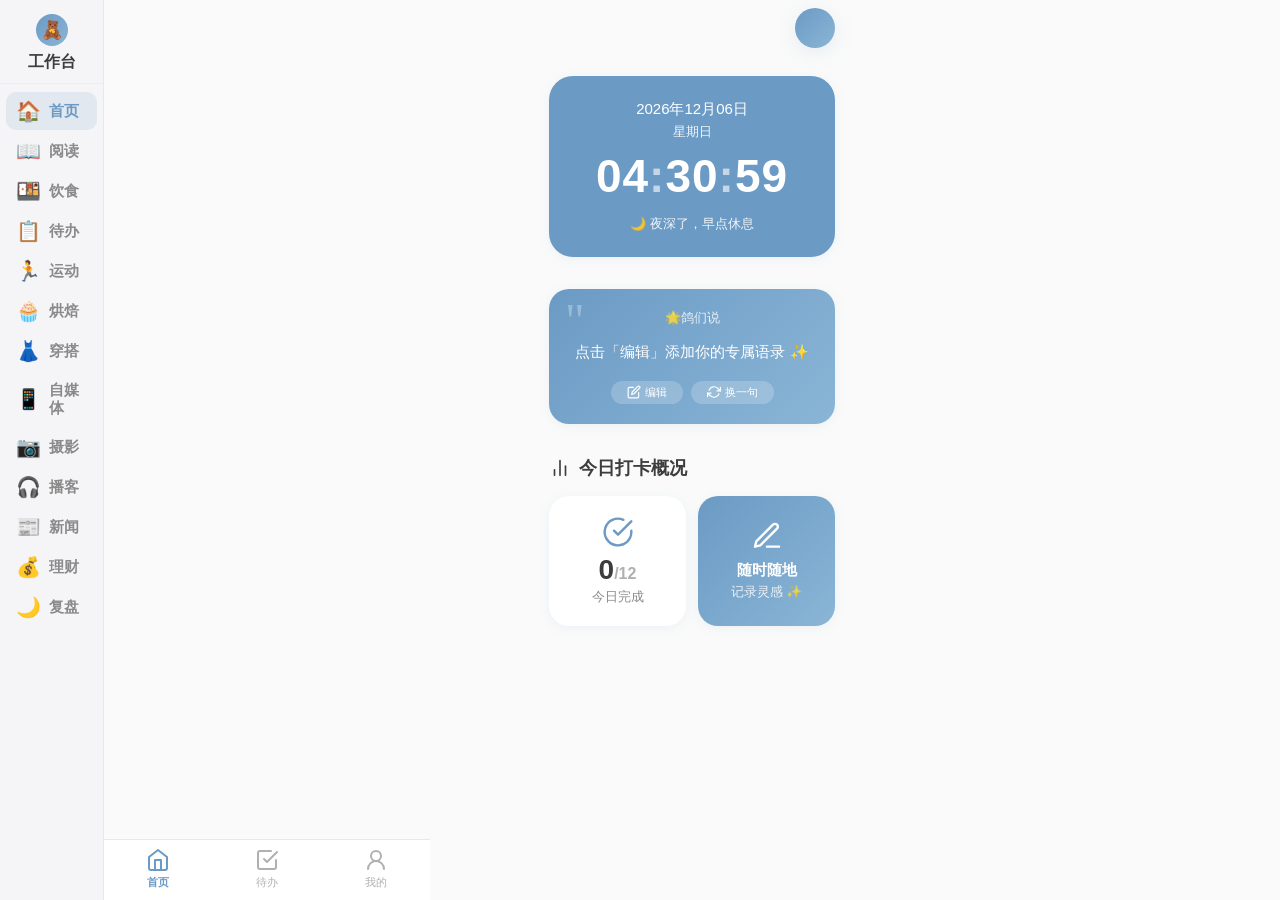
==== commit 1fb40a94: "feat: 语录改为纯自定义-删除系统预设+固定不自动更换+持久化存储" ====
--- a/index.html
+++ b/index.html
@@ -1550,33 +1550,44 @@
 };
 
 // ============================================
-// 语录数据（自定义语录库）
-// ============================================
-const DEFAULT_QUOTES = [
-  '做难事必有所得，走远路必有所归。',
-  '温柔且坚定地，做好每一件小事。',
-  '慢慢来，比较快。',
-  '每一次坚持，都是未来的伏笔。',
-  '今天比昨天好一点点，就够了。',
-  '不急不躁，自有光芒。',
-  '把每一天当作新的开始。',
-  '自律即自由，行动即答案。',
-  '星光不问赶路人，时光不负有心人。',
-  '你只管努力，时间会给你答案。'
-];
-// 自定义语录库 = 默认语录 + 用户添加
-let customQuotes = [...DEFAULT_QUOTES];
+// 语录数据（纯自定义语录库）
+// ============================================
+const DEFAULT_QUOTES = [];
+let customQuotes = [];
 let selectedQuoteIndex = 0;
+
+// 从 localStorage 加载自定义语录
+function loadCustomQuotes() {
+  try {
+    const saved = JSON.parse(localStorage.getItem('custom_quotes') || '[]');
+    customQuotes = saved.length > 0 ? saved : [];
+  } catch(e) { customQuotes = []; }
+  try {
+    selectedQuoteIndex = parseInt(localStorage.getItem('selected_quote_index') || '0');
+    if(selectedQuoteIndex >= customQuotes.length) selectedQuoteIndex = 0;
+  } catch(e) { selectedQuoteIndex = 0; }
+}
+
+// 保存自定义语录到 localStorage
+function saveCustomQuotes() {
+  localStorage.setItem('custom_quotes', JSON.stringify(customQuotes));
+  localStorage.setItem('selected_quote_index', String(selectedQuoteIndex));
+}
 
 // 应用语录到首页卡片
 function applyQuote(index) {
   selectedQuoteIndex = index;
+  saveCustomQuotes();
   const el = document.getElementById('quoteText');
   el.style.opacity = '0';
   el.style.transform = 'translateY(8px)';
   el.style.transition = 'all 0.3s ease';
   setTimeout(() => {
-    el.textContent = `「${customQuotes[index]}」`;
+    if(customQuotes.length === 0) {
+      el.textContent = '点击「编辑」添加你的专属语录 ✨';
+    } else {
+      el.textContent = `「${customQuotes[index]}」`;
+    }
     el.style.opacity = '1';
     el.style.transform = 'translateY(0)';
   }, 200);
@@ -1604,7 +1615,6 @@
   container.innerHTML = '';
   customQuotes.forEach((quote, index) => {
     const isSelected = index === selectedQuoteIndex;
-    const isCustom = index >= DEFAULT_QUOTES.length;
     const div = document.createElement('div');
     div.className = `sheet-quote-item ${isSelected ? 'selected' : ''}`;
     div.innerHTML = `
@@ -1612,9 +1622,9 @@
         <svg viewBox="0 0 24 24" fill="none" stroke="white" stroke-width="3" stroke-linecap="round" stroke-linejoin="round"><polyline points="20 6 9 17 4 12"/></svg>
       </div>
       <div class="sheet-quote-text">${escapeQuoteHtml(quote)}</div>
-      ${isCustom ? `<button class="sheet-quote-delete" data-index="${index}">
+      <button class="sheet-quote-delete" data-index="${index}">
         <svg viewBox="0 0 24 24" fill="none" stroke="currentColor" stroke-width="2" stroke-linecap="round" stroke-linejoin="round"><path d="M3 6h18"/><path d="M19 6v14a2 2 0 01-2 2H7a2 2 0 01-2-2V6m3 0V4a2 2 0 012-2h4a2 2 0 012 2v2"/></svg>
-      </button>` : ''}
+      </button>
     `;
     // 点击选中
     div.addEventListener('click', function(e) {
@@ -1629,8 +1639,9 @@
         e.stopPropagation();
         customQuotes.splice(index, 1);
         if (selectedQuoteIndex >= customQuotes.length) {
-          selectedQuoteIndex = 0;
+          selectedQuoteIndex = Math.max(0, customQuotes.length - 1);
         }
+        saveCustomQuotes();
         applyQuote(selectedQuoteIndex);
         renderQuoteList();
         showToast('已删除该语录 🗑️');
@@ -1807,6 +1818,7 @@
     return;
   }
   customQuotes.push(text);
+  saveCustomQuotes();
   input.value = '';
   applyQuote(customQuotes.length - 1);
   renderQuoteList();
@@ -1891,6 +1903,7 @@
   renderDrawerMenu();
 
   // 初始化语录
+  loadCustomQuotes();
   applyQuote(selectedQuoteIndex);
   // 初始化语录面板事件
   initQuoteSheetEvents();
